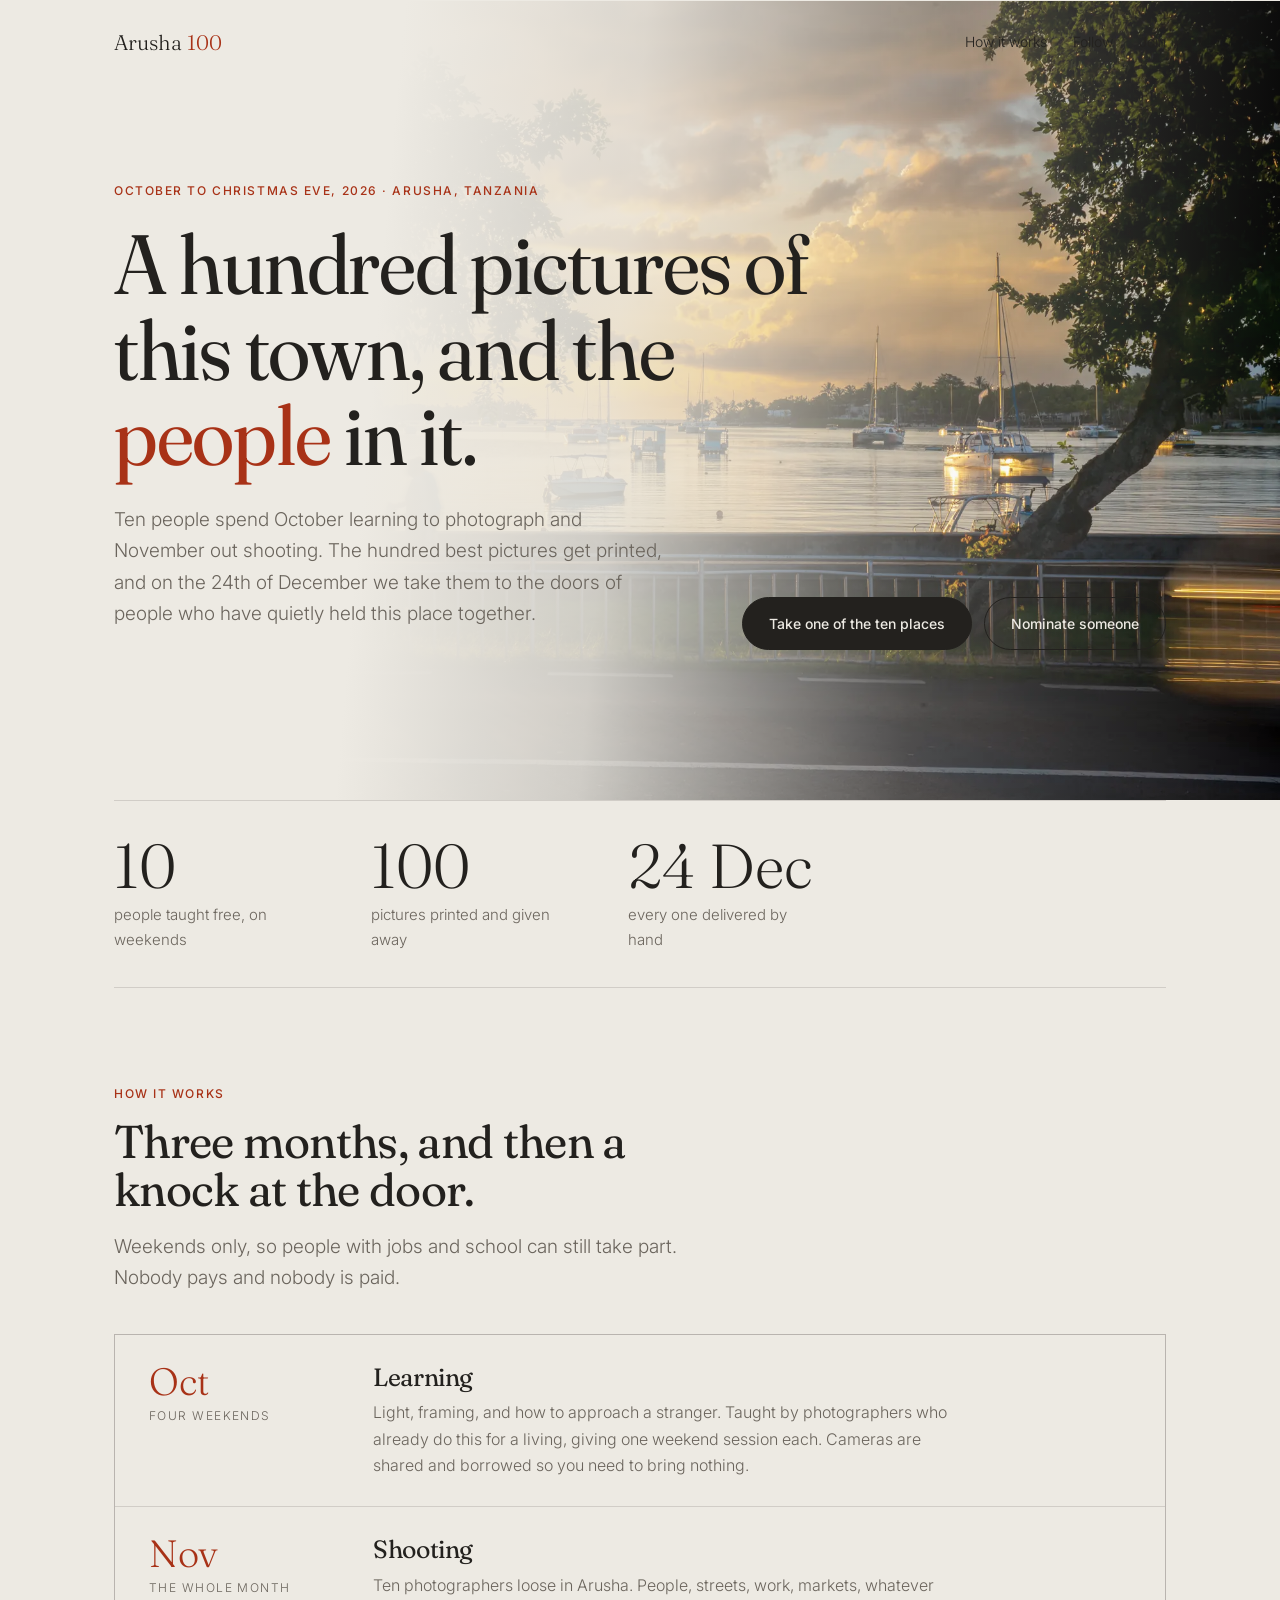
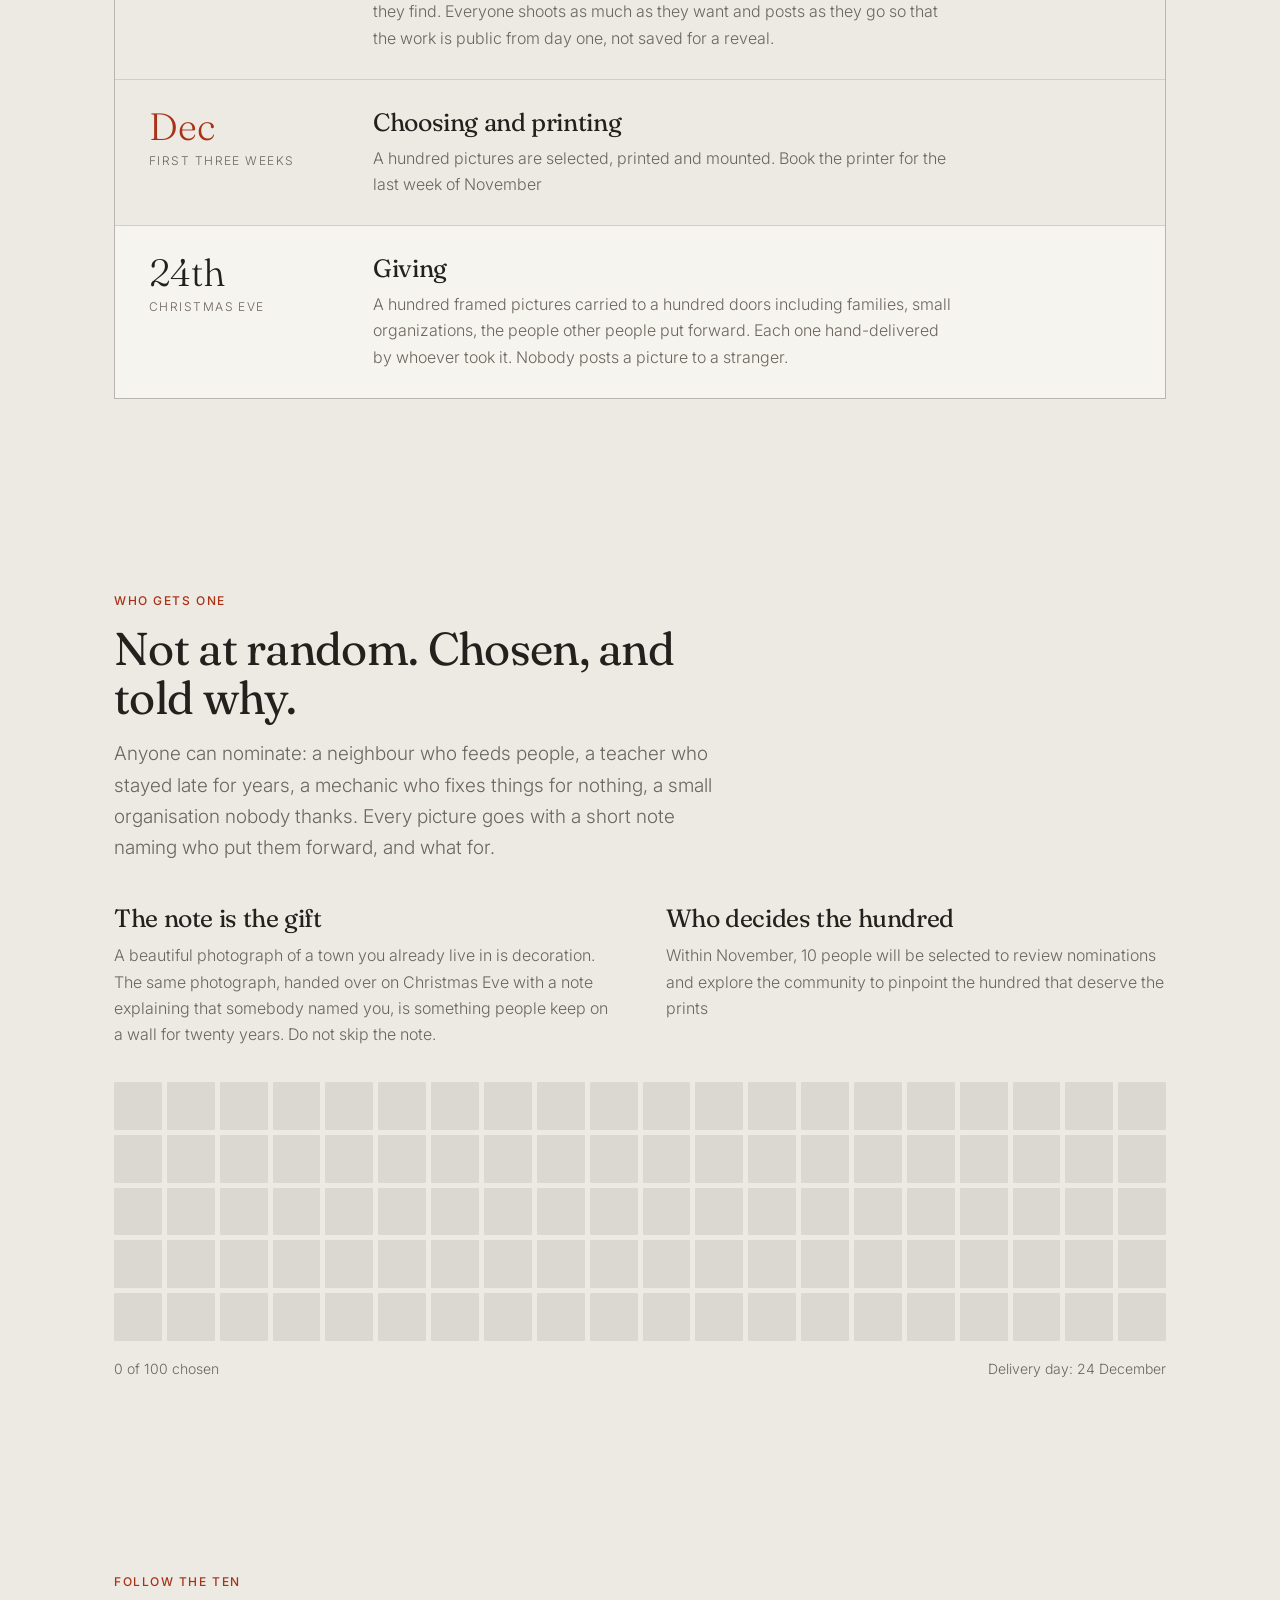
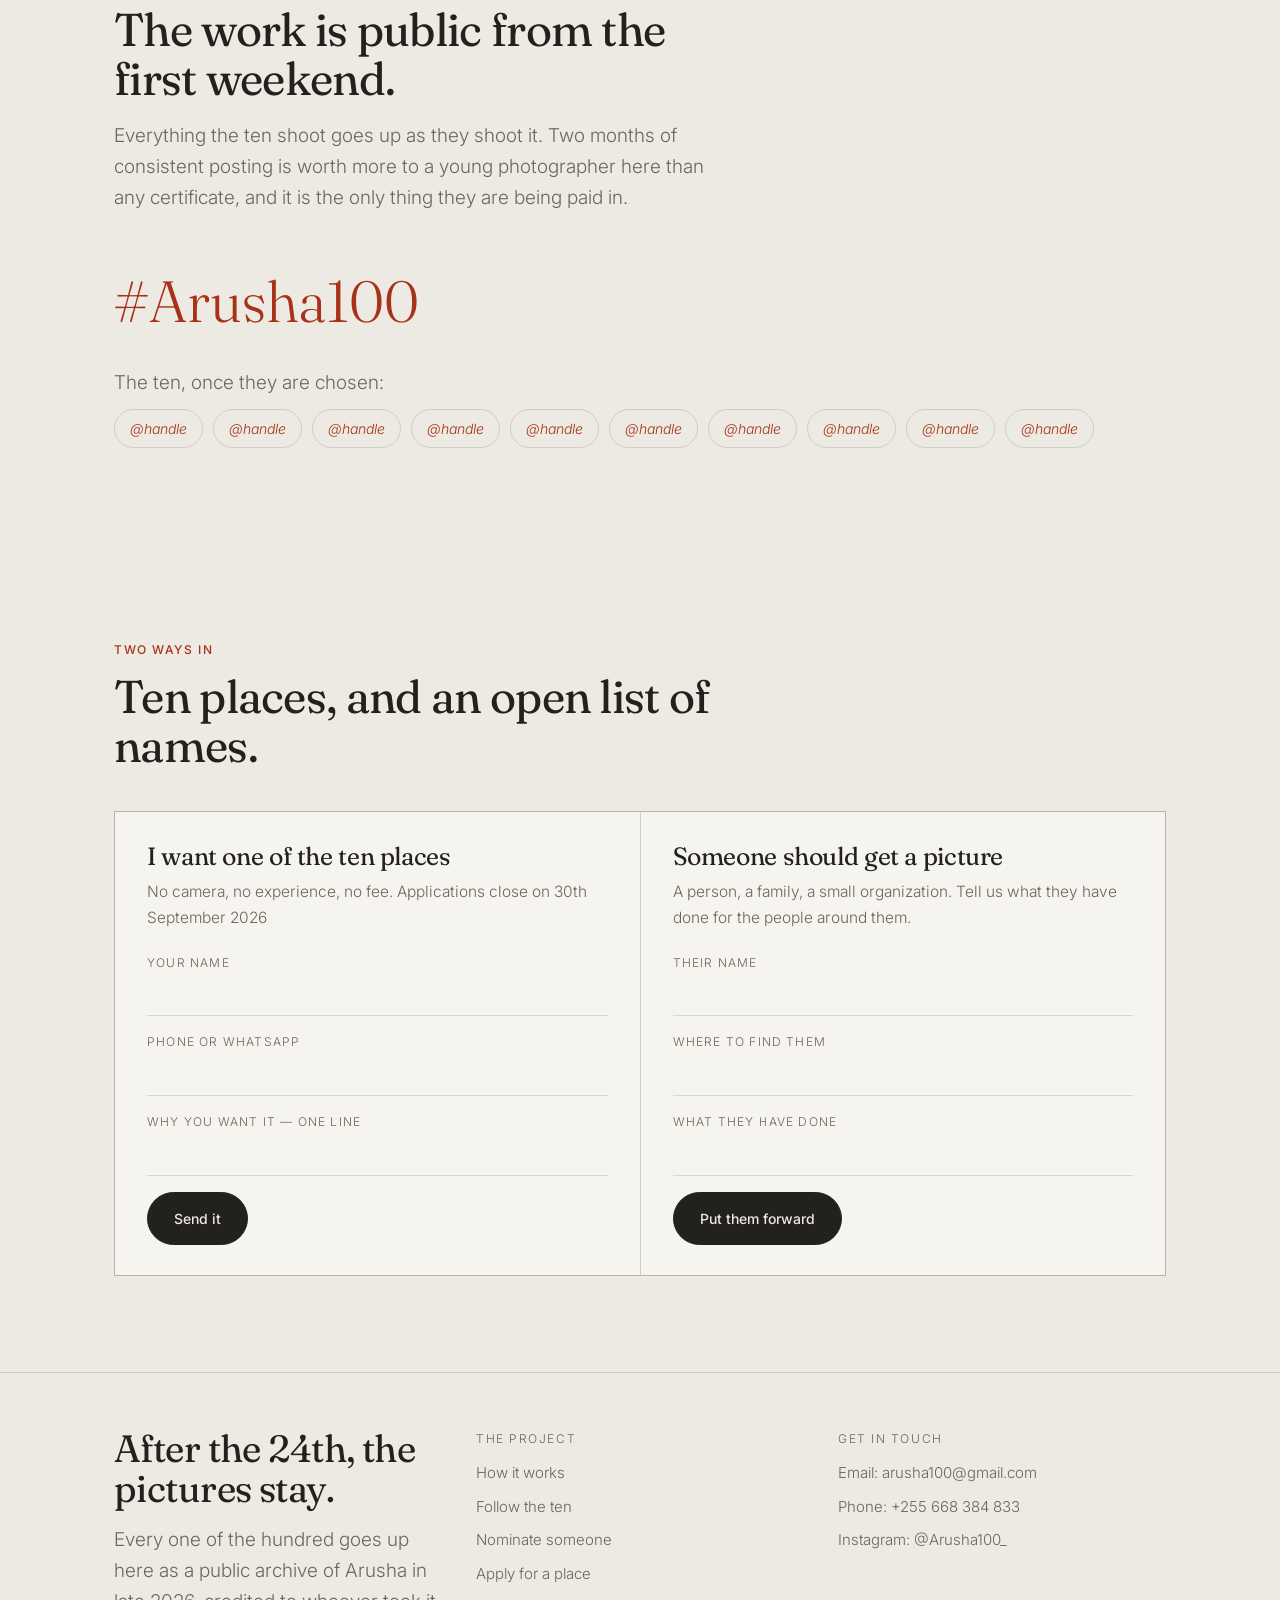
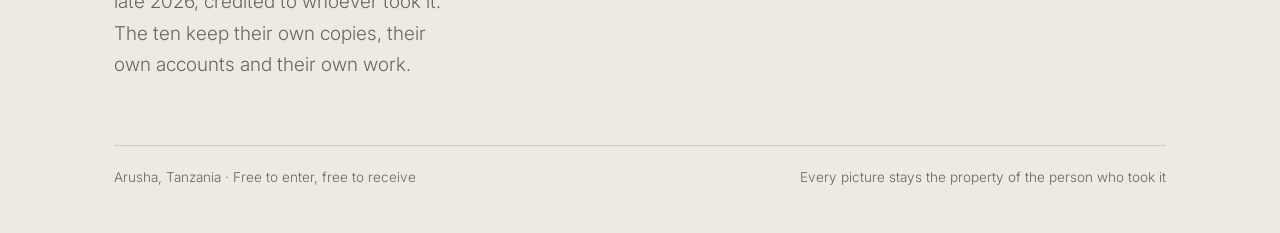
==== index.html @ 7501ef74 "Few changes" ====
<!DOCTYPE html>
<html lang="en">
<head>
<meta charset="utf-8">
<meta name="viewport" content="width=device-width, initial-scale=1">
<title>Arusha 100 — a hundred pictures, given away on Christmas Eve</title>
<meta name="description" content="Ten people spend October learning to photograph and November shooting Arusha. A hundred pictures are printed and hand-delivered on Christmas Eve.">
<meta name="theme-color" content="#EDEAE3">
<link rel="canonical" href="https://REPLACE-WITH-YOUR-DOMAIN/">
<meta property="og:type" content="website">
<meta property="og:title" content="Arusha 100 — a hundred pictures, given away on Christmas Eve">
<meta property="og:description" content="Ten people learn to photograph in October and shoot Arusha in November. A hundred prints are hand-delivered on Christmas Eve.">
<meta property="og:image" content="https://REPLACE-WITH-YOUR-DOMAIN/assets/hero.jpg">
<meta property="og:locale" content="en_TZ">
<meta name="twitter:card" content="summary_large_image">
<link rel="icon" href="assets/favicon.svg" type="image/svg+xml">
<link rel="preconnect" href="https://fonts.googleapis.com">
<link rel="preconnect" href="https://fonts.gstatic.com" crossorigin>
<link href="https://fonts.googleapis.com/css2?family=Fraunces:opsz,wght@9..144,300..700&family=Inter:wght@300;400;500&display=swap" rel="stylesheet">
<link rel="stylesheet" href="assets/style.css">
</head>
<body>

<nav class="nav" id="nav">
  <div class="wrap">
    <div class="bar">
      <a class="logo" href="#top">Arusha <span>100</span></a>
      <div class="links">
        <a href="#how">How it works</a>
        <a href="#follow">Follow</a>
        <a href="#join">Join</a>
      </div>
    </div>
  </div>
</nav>

<span id="sentinel" aria-hidden="true"></span>

<main id="top">

<section class="hero">
  <div class="shot" role="img" aria-label="A photograph of Arusha"></div>
  <div class="wash" aria-hidden="true"></div>

  <div class="inner">
    <div class="wrap">
      <span class="tag">October to Christmas Eve, 2026 · Arusha, Tanzania</span>
      <h1>A hundred pictures of this town, and the <span class="rot" id="rot">people</span> in it.</h1>
      <div class="row">
        <p class="lede">Ten people spend October learning to photograph and November out shooting. The hundred best pictures get printed, and on the 24th of December we take them to the doors of people who have quietly held this place together.</p>
        <div class="btns">
          <a class="btn" href="#join">Take one of the ten places</a>
          <a class="btn o" href="#nominate">Nominate someone</a>
        </div>
      </div>
    </div>
  </div>
</section>

<div class="wrap">
  <div class="nums">
    <div><b>10</b><span>people taught free, on weekends</span></div>
    <div><b>100</b><span>pictures printed and given away</span></div>
    <div><b>24 Dec</b><span>every one delivered by hand</span></div>
  </div>
</div>

<section id="how">
  <div class="wrap">
    <div class="head">
      <span class="tag">How it works</span>
      <h2>Three months, and then a knock at the door.</h2>
      <p class="lede">Weekends only, so people with jobs and school can still take part. Nobody pays and nobody is paid.</p>
    </div>

    <div class="months">
      <div class="month">
        <div class="m">Oct<small>Four weekends</small></div>
        <div>
          <h3>Learning</h3>
          <p>Light, framing, and how to approach a stranger. Taught by photographers who already do this for a living, giving one weekend session each. Cameras are shared and borrowed so you need to bring nothing.</p>
        </div>
      </div>
      <div class="month">
        <div class="m">Nov<small>The whole month</small></div>
        <div>
          <h3>Shooting</h3>
          <p>Ten photographers loose in Arusha. People, streets, work, markets, whatever they find. Everyone shoots as much as they want and posts as they go so that the work is public from day one, not saved for a reveal.</p>
        </div>
      </div>
      <div class="month">
        <div class="m">Dec<small>First three weeks</small></div>
        <div>
          <h3>Choosing and printing</h3>
          <p>A hundred pictures are selected, printed and mounted. Book the printer for the last week of November</p>
        </div>
      </div>
      <div class="month last">
        <div class="m">24th<small>Christmas Eve</small></div>
        <div>
          <h3>Giving</h3>
          <p>A hundred framed pictures carried to a hundred doors including families, small organizations, the people other people put forward. Each one hand-delivered by whoever took it. Nobody posts a picture to a stranger.</p>
        </div>
      </div>
    </div>
  </div>
</section>

<section>
  <div class="wrap">
    <div class="head">
      <span class="tag">Who gets one</span>
      <h2>Not at random. Chosen, and told why.</h2>
      <p class="lede">Anyone can nominate: a neighbour who feeds people, a teacher who stayed late for years, a mechanic who fixes things for nothing, a small organisation nobody thanks. Every picture goes with a short note naming who put them forward, and what for.</p>
    </div>
    <div class="two">
      <div>
        <h3>The note is the gift</h3>
        <p>A beautiful photograph of a town you already live in is decoration. The same photograph, handed over on Christmas Eve with a note explaining that somebody named you, is something people keep on a wall for twenty years. Do not skip the note.</p>
      </div>
      <div>
        <h3>Who decides the hundred</h3>
        <p>Within November, 10 people will be selected to review nominations and explore the community to pinpoint the hundred that deserve the prints</p>
      </div>
    </div>

    <div class="hundred" id="hundred" aria-label="One hundred pictures, none chosen yet"></div>
    <div class="counting">
      <span id="count">0 of 100 chosen</span>
      <span>Delivery day: 24 December</span>
    </div>
  </div>
</section>

<section id="follow">
  <div class="wrap">
    <div class="head">
      <span class="tag">Follow the ten</span>
      <h2>The work is public from the first weekend.</h2>
      <p class="lede">Everything the ten shoot goes up as they shoot it. Two months of consistent posting is worth more to a young photographer here than any certificate, and it is the only thing they are being paid in.</p>
    </div>
    <span class="hash">#Arusha100</span>
    <p class="lede" style="margin-bottom:10px">The ten, once they are chosen:</p>
    <div class="handles">
      <span class="fix">@handle</span><span class="fix">@handle</span><span class="fix">@handle</span>
      <span class="fix">@handle</span><span class="fix">@handle</span><span class="fix">@handle</span>
      <span class="fix">@handle</span><span class="fix">@handle</span><span class="fix">@handle</span>
      <span class="fix">@handle</span>
    </div>
  </div>
</section>

<section id="join">
  <div class="wrap">
    <div class="head">
      <span class="tag">Two ways in</span>
      <h2>Ten places, and an open list of names.</h2>
    </div>
    <div class="forms">
      <form class="form" data-form data-subject="Arusha 100 — student application">
        <p class="hp"><label>Leave this empty <input name="botcheck" tabindex="-1" autocomplete="off"></label></p>
        <h3>I want one of the ten places</h3>
        <p>No camera, no experience, no fee. Applications close on 30th September 2026</p>
        <div class="field"><label for="s1">Your name</label><input id="s1" name="name" required></div>
        <div class="field"><label for="s2">Phone or WhatsApp</label><input id="s2" name="phone" required></div>
        <div class="field"><label for="s3">Why you want it — one line</label><input id="s3" name="why" required></div>
        <button class="btn" type="submit">Send it</button>
      </form>

      <form class="form" id="nominate" data-form data-subject="Arusha 100 — nomination">
        <p class="hp"><label>Leave this empty <input name="botcheck" tabindex="-1" autocomplete="off"></label></p>
        <h3>Someone should get a picture</h3>
        <p>A person, a family, a small organization. Tell us what they have done for the people around them.</p>
        <div class="field"><label for="m1">Their name</label><input id="m1" name="who" required></div>
        <div class="field"><label for="m2">Where to find them</label><input id="m2" name="where" required></div>
        <div class="field"><label for="m3">What they have done</label><input id="m3" name="what" required></div>
        <button class="btn" type="submit">Put them forward</button>
      </form>
    </div>
  </div>
</section>
</main>

<footer>
  <div class="wrap">
    <div class="fw">
      <div>
        <h2>After the 24th, the pictures stay.</h2>
        <p class="lede">Every one of the hundred goes up here as a public archive of Arusha in late 2026, credited to whoever took it. The ten keep their own copies, their own accounts and their own work.</p>
      </div>
      <div>
        <p class="t">The project</p>
        <ul>
          <li><a href="#how">How it works</a></li>
          <li><a href="#follow">Follow the ten</a></li>
          <li><a href="#nominate">Nominate someone</a></li>
          <li><a href="#join">Apply for a place</a></li>
        </ul>
      </div>
      <div>
        <p class="t">Get in touch</p>
        <ul>
          <li>Email: arusha100@gmail.com</li>
          <li>Phone: +255 668 384 833</li>
          <li>Instagram: <a href="https://www.instagram.com/arusha100_">@Arusha100_</a></li>
        </ul>
      </div>
    </div>
    <div class="fine">
      <span>Arusha, Tanzania · Free to enter, free to receive</span>
      <span>Every picture stays the property of the person who took it</span>
    </div>
  </div>
</footer>

<script src="assets/script.js" defer></script>
</body>
</html>
---- assets/style.css ----
:root{
    /* ── SWAP THIS ONE LINE for the real hero photograph ───────────────
       Put your own frame of Arusha in the same folder as this file and
       change the url below to url("hero.jpg"). Landscape, at least
       1800px wide, and ideally something with air on the left where
       the headline sits. Everything else adapts.                      */
    --hero:url("hero.jpg");

    --paper:#EDEAE3;      /* warm limestone */
    --paper-2:#F6F4EF;
    --ink:#23211E;
    --soft:#6B655D;
    --accent:#A83217;     /* printed red */
    --hair:rgba(35,33,30,.14);
    --serif:"Fraunces",Georgia,serif;
    --sans:"Inter",system-ui,-apple-system,sans-serif;
    --gut:clamp(20px,5vw,72px);
    --max:1180px;
    --navh:clamp(62px,7vw,84px);
}
*,*::before,*::after{box-sizing:border-box}
html{-webkit-text-size-adjust:100%;scroll-behavior:smooth}
body{
    margin:0;background:var(--paper);color:var(--ink);
    font-family:var(--sans);font-size:17px;line-height:1.65;font-weight:300;
    -webkit-font-smoothing:antialiased;
}
img{display:block;max-width:100%}
button{font:inherit;color:inherit;cursor:pointer}
a{color:inherit;text-decoration:none}
:focus-visible{outline:2px solid var(--accent);outline-offset:3px}
.wrap{max-width:var(--max);margin:0 auto;padding:0 var(--gut)}

h1,h2,h3{font-family:var(--serif);font-weight:400;margin:0;line-height:1.02;letter-spacing:-.015em;font-variation-settings:"SOFT" 30,"WONK" 1}
h2{font-size:clamp(28px,4.4vw,46px);line-height:1.06}
h3{font-size:clamp(20px,2.2vw,25px);line-height:1.14}
p{margin:0 0 1.1em}
.lede{color:var(--soft);max-width:56ch;font-size:clamp(16px,1.7vw,19px)}
.tag{font-size:12px;letter-spacing:.13em;text-transform:uppercase;color:var(--accent);font-family:var(--sans);font-weight:500}
.fix{color:var(--accent);border-bottom:1px dotted var(--accent);font-style:italic}

/* ── nav ─────────────────────────────────────────────── */
.nav{
    position:sticky;top:0;z-index:50;
    background:transparent;
    border-bottom:1px solid transparent;
    transition:background .28s ease, border-color .28s ease, box-shadow .28s ease;
}
.nav .bar{
    display:flex;align-items:center;justify-content:space-between;gap:16px;
    height:var(--navh);
}
.nav .logo{font-family:var(--serif);font-size:21px;white-space:nowrap}
.nav .logo span{color:var(--accent)}
.nav .links{display:flex;gap:clamp(14px,2.4vw,26px);font-size:14px;color:var(--ink)}
.nav .links a{padding:6px 0;border-bottom:1px solid transparent;transition:color .2s,border-color .2s}
.nav .links a:hover{color:var(--paper-2);border-bottom-color:var(--accent)}
/* Once you scroll off the hero the bar needs its own ground, or the
   links sit on top of the photograph and become unreadable. */
.nav.stuck{
    background:rgba(237,234,227,.92);
    -webkit-backdrop-filter:saturate(1.4) blur(10px);
    backdrop-filter:saturate(1.4) blur(10px);
    border-bottom-color:var(--hair);
}
@supports not ((backdrop-filter:blur(1px)) or (-webkit-backdrop-filter:blur(1px))){
    .nav.stuck{background:var(--paper)}
}

/* ── hero with photograph ────────────────────────────── */
.hero{
    position:relative;overflow:hidden;display:flex;flex-direction:column;
    min-height:clamp(520px,82svh,760px);
    margin-top:calc(-1 * var(--navh));
    padding-top:var(--navh);
}
.hero .shot{
    /* image-set lets the browser take the webp if it can, jpg if not */
    position:absolute;inset:0;z-index:0;
    background-image:image-set(url("hero.webp") type("image/webp"), url("hero.jpg") type("image/jpeg"));
    background-image:-webkit-image-set(url("hero.webp") type("image/webp"), url("hero.jpg") type("image/jpeg"));
    background-size:cover;background-position:center right;
    filter:saturate(.92) contrast(1.02);
}
/* Warm wash so the headline stays readable over any photograph.
   Horizontal on wide screens, vertical on phones. */
.hero .wash{
    position:absolute;inset:0;z-index:1;
    background:linear-gradient(95deg,
    var(--paper) 0%, var(--paper) 30%,
    rgba(237,234,227,.86) 48%,
    rgba(237,234,227,.28) 72%,
    rgba(237,234,227,0) 100%);
}
.hero .inner{position:relative;z-index:2;margin-top:auto;padding:clamp(40px,8vw,90px) 0 clamp(30px,5vw,54px)}
.hero h1{font-size:clamp(38px,7.2vw,84px);max-width:15ch;margin:18px 0 26px}
.rot{display:inline-block;color:var(--accent);transition:opacity .45s ease}
.rot.out{opacity:0}
.hero .row{display:flex;gap:34px;justify-content:space-between;align-items:flex-end;flex-wrap:wrap}
.hero .lede{max-width:46ch}
@media(max-width:820px){
    .hero .wash{background:linear-gradient(180deg,
    var(--paper) 0%, rgba(237,234,227,.55) 30%,
    rgba(237,234,227,.88) 62%, var(--paper) 88%)}
    /* phones get the 1000px files — about a third of the bytes */
    .hero .shot{
        background-position:center 28%;
        background-image:image-set(url("hero-small.webp") type("image/webp"), url("hero-small.jpg") type("image/jpeg"));
        background-image:-webkit-image-set(url("hero-small.webp") type("image/webp"), url("hero-small.jpg") type("image/jpeg"));
    }
}
.credit{
    position:absolute;right:var(--gut);bottom:14px;z-index:2;
    font-size:11px;letter-spacing:.1em;text-transform:uppercase;color:var(--soft);
}

.btn{
    display:inline-block;font-family:var(--sans);font-size:14px;font-weight:500;
    padding:14px 26px;border:1px solid var(--ink);background:var(--ink);color:var(--paper);
    border-radius:999px;transition:background .2s,color .2s,border-color .2s;
}
.btn:hover{background:var(--accent);border-color:var(--accent);color:#fff}
.btn.o{background:transparent;color:var(--paper)}
.btn.o:hover{background:var(--ink);color:var(--paper)}
.btns{display:flex;gap:12px;flex-wrap:wrap}

/* ── numbers ─────────────────────────────────────────── */
.nums{display:flex;gap:clamp(28px,6vw,80px);flex-wrap:wrap;padding:34px 0;border-top:1px solid var(--hair);border-bottom:1px solid var(--hair)}
.nums div{min-width:130px}
.nums b{display:block;font-family:var(--serif);font-size:clamp(40px,5.6vw,62px);font-weight:300;line-height:1}
.nums span{display:block;color:var(--soft);font-size:15px;margin-top:6px;max-width:20ch}

section{padding:clamp(52px,8vw,96px) 0;scroll-margin-top:var(--navh)}
.head{max-width:62ch;margin-bottom:40px}
.head .tag{display:block;margin-bottom:14px}
.head h2{margin-bottom:16px}

/* ── calendar ────────────────────────────────────────── */
.months{display:grid;gap:1px;background:var(--hair);border:1px solid var(--hair)}
.month{background:var(--paper);padding:28px clamp(20px,3vw,34px);display:grid;grid-template-columns:minmax(120px,180px) 1fr;gap:clamp(18px,4vw,44px);align-items:start}
.month .m{font-family:var(--serif);font-size:clamp(26px,3.4vw,38px);line-height:1;color:var(--accent)}
.month .m small{display:block;font-family:var(--sans);font-size:12px;letter-spacing:.12em;text-transform:uppercase;color:var(--soft);margin-top:9px}
.month h3{margin-bottom:8px}
.month p{margin:0;color:var(--soft);font-size:16px;max-width:58ch}
.month.last{background:var(--paper-2)}
.month.last .m{color:var(--ink)}
@media(max-width:680px){.month{grid-template-columns:1fr;gap:12px}}

/* ── two columns ─────────────────────────────────────── */
.two{display:grid;grid-template-columns:repeat(auto-fit,minmax(min(100%,300px),1fr));gap:clamp(26px,4vw,56px)}
.two h3{margin-bottom:10px}
.two p{color:var(--soft);font-size:16px;margin:0}

/* ── the hundred ─────────────────────────────────────── */
.hundred{display:grid;grid-template-columns:repeat(20,1fr);gap:5px;margin:34px 0 16px}
.hundred i{display:block;aspect-ratio:1;background:rgba(35,33,30,.09);border-radius:1px}
.hundred i.on{background:var(--accent)}
@media(max-width:640px){.hundred{grid-template-columns:repeat(10,1fr)}}
.counting{display:flex;gap:20px;justify-content:space-between;flex-wrap:wrap;color:var(--soft);font-size:14px}

/* ── follow ──────────────────────────────────────────── */
.hash{font-family:var(--serif);font-size:clamp(30px,5.4vw,58px);color:var(--accent);display:block;margin:6px 0 18px}
.handles{display:flex;flex-wrap:wrap;gap:10px;margin-top:8px}
.handles span{border:1px solid var(--hair);border-radius:999px;padding:7px 15px;font-size:14px}

/* ── forms ───────────────────────────────────────────── */
.forms{display:grid;grid-template-columns:repeat(auto-fit,minmax(min(100%,320px),1fr));gap:1px;background:var(--hair);border:1px solid var(--hair)}
.form{background:var(--paper-2);padding:30px clamp(20px,3vw,32px)}
.form h3{margin-bottom:9px}
.form > p{color:var(--soft);font-size:15.5px;margin-bottom:22px}
.hp{position:absolute;left:-9999px;height:0;overflow:hidden}
.field{margin-bottom:16px}
.field label{display:block;font-size:12px;letter-spacing:.1em;text-transform:uppercase;color:var(--soft);margin-bottom:7px}
.field input{width:100%;background:transparent;border:0;border-bottom:1px solid var(--hair);padding:8px 0;color:var(--ink);font-family:var(--sans);font-size:16.5px;font-weight:300}
.field input:focus{outline:none;border-bottom-color:var(--accent)}
.done{color:var(--accent);margin:0}
.note{font-size:15px;margin:14px 0 0}
.note.err{color:var(--accent)}

footer{border-top:1px solid var(--hair);padding:56px 0 44px}
footer .fw{display:grid;grid-template-columns:repeat(auto-fit,minmax(min(100%,260px),1fr));gap:34px}
footer h2{font-size:clamp(24px,3.4vw,38px);max-width:18ch;margin-bottom:14px}
footer ul{list-style:none;margin:0;padding:0;display:grid;gap:9px;color:var(--soft);font-size:15px}
footer ul a:hover{color:var(--ink)}
footer .t{font-size:12px;letter-spacing:.13em;text-transform:uppercase;color:var(--soft);margin-bottom:12px}
.fine{margin-top:44px;padding-top:20px;border-top:1px solid var(--hair);color:var(--soft);font-size:13.5px;display:flex;justify-content:space-between;gap:16px;flex-wrap:wrap}

@media(prefers-reduced-motion:reduce){*{transition-duration:.001ms!important;animation-duration:.001ms!important}}
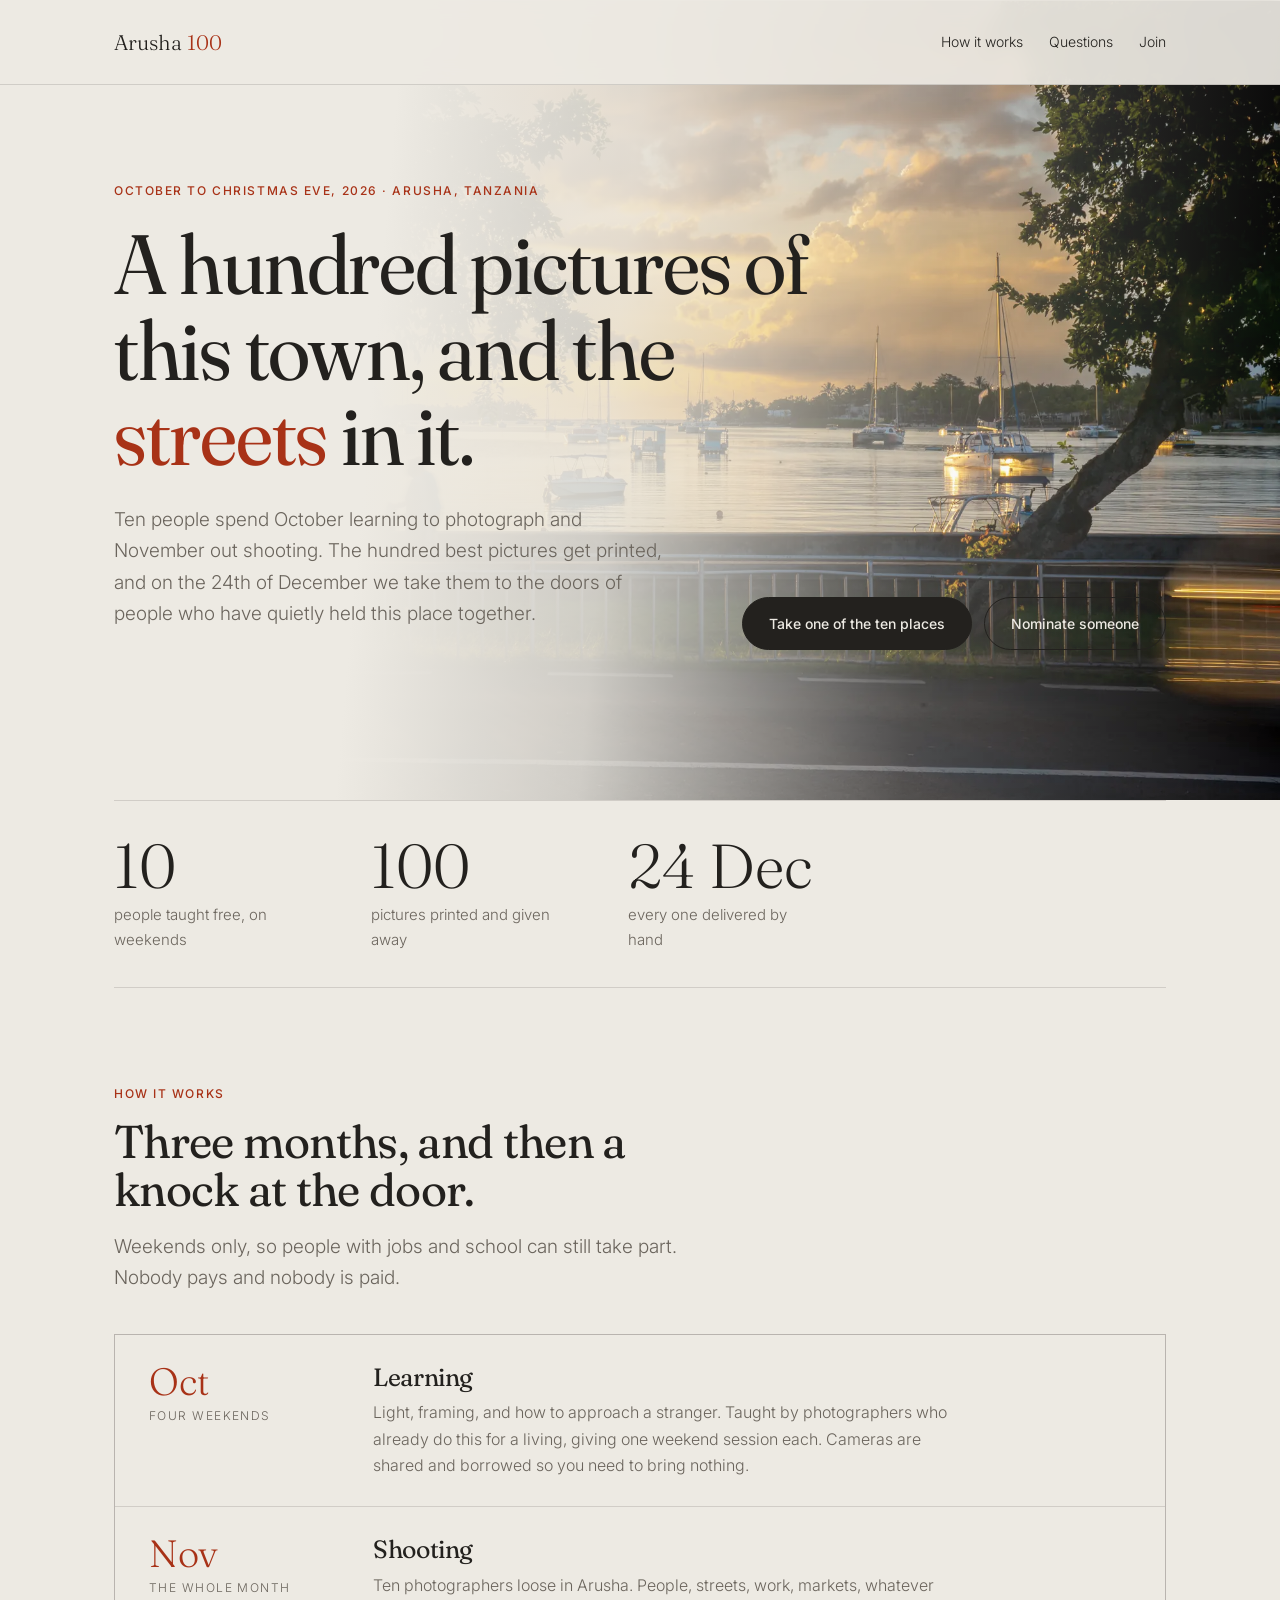
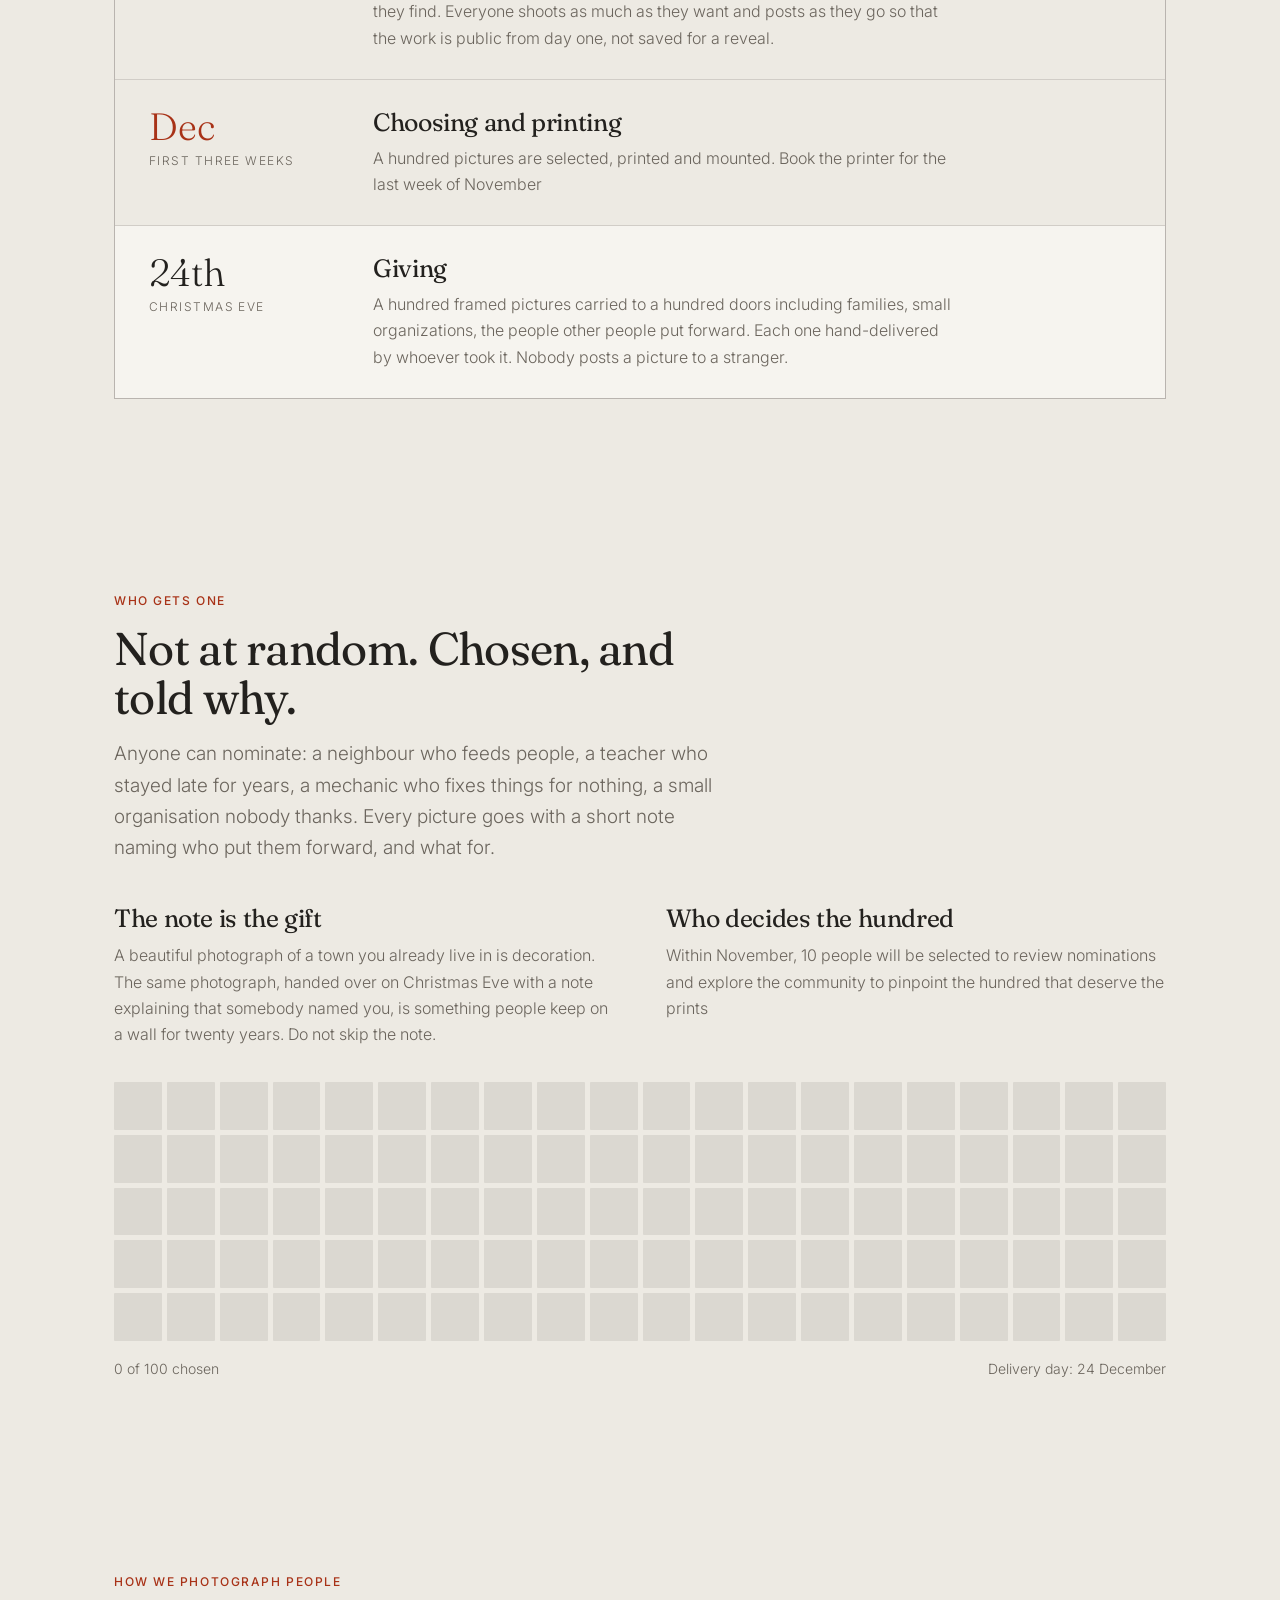
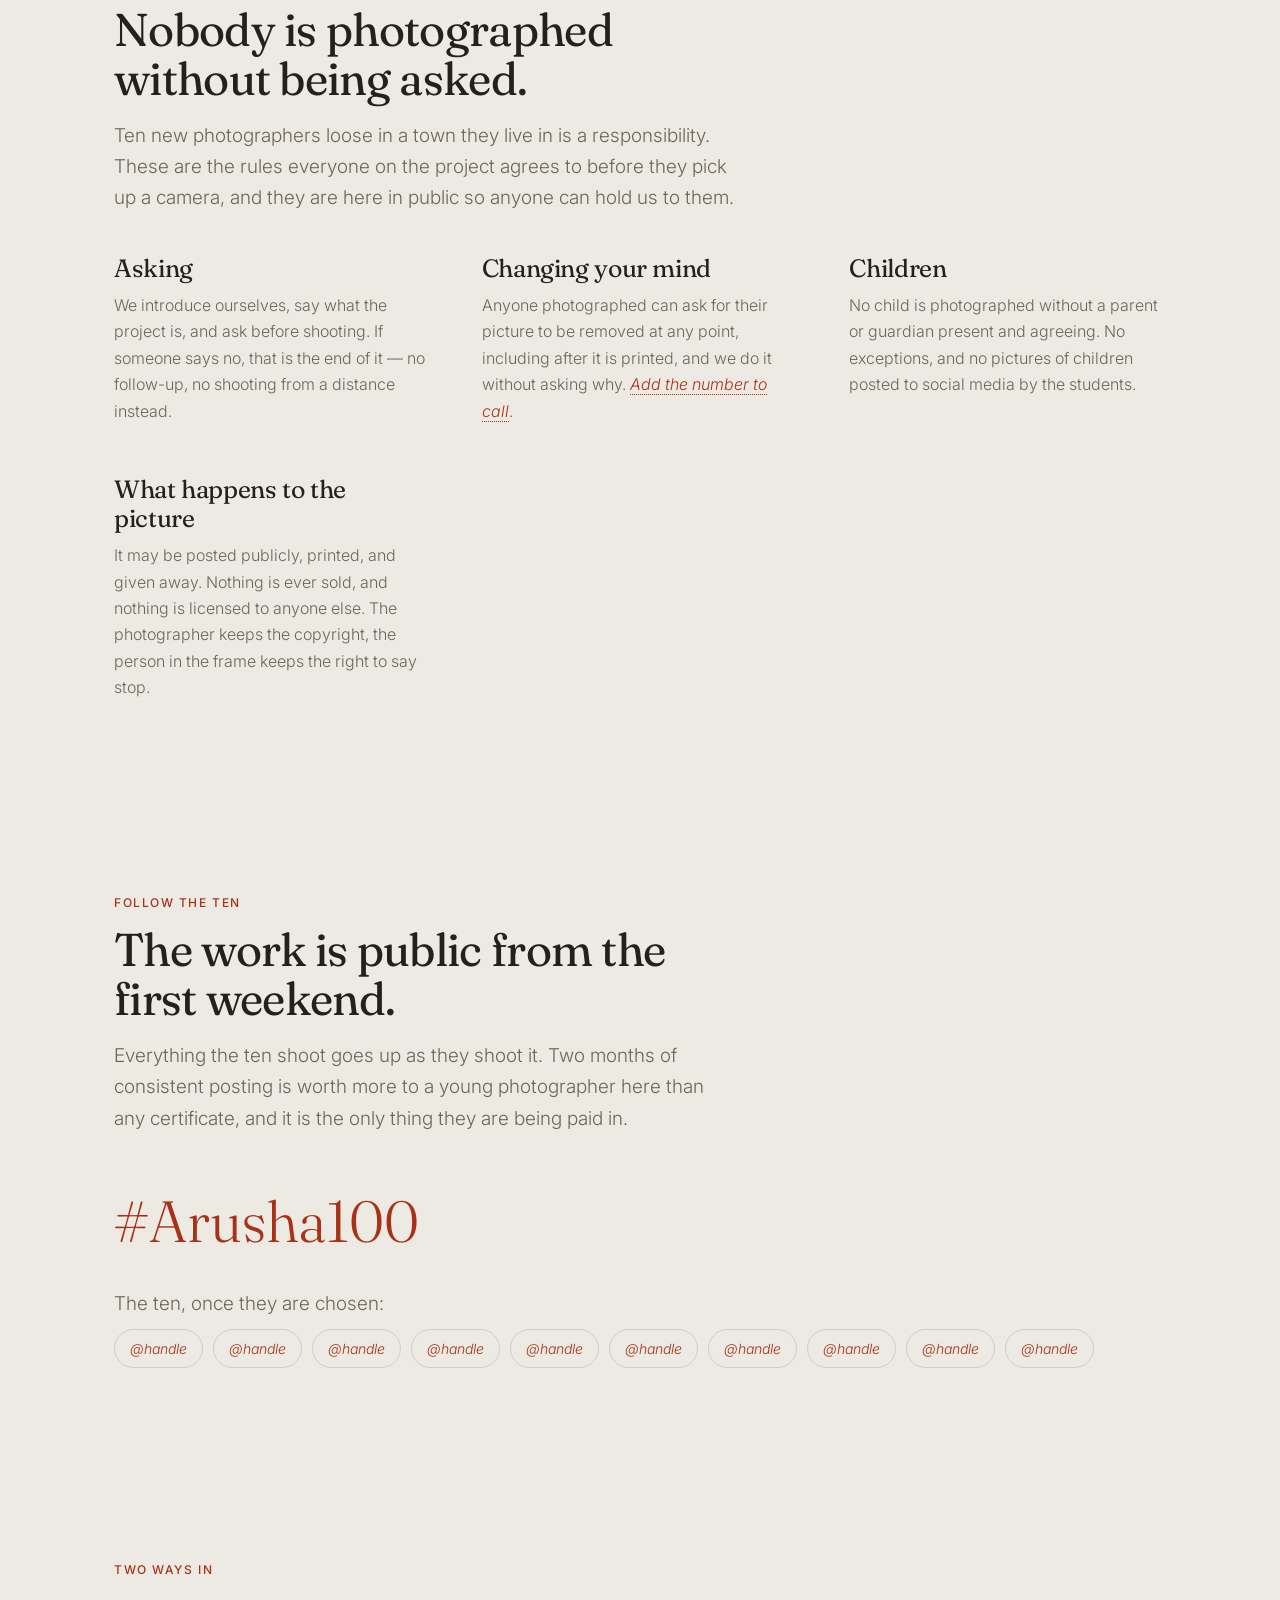
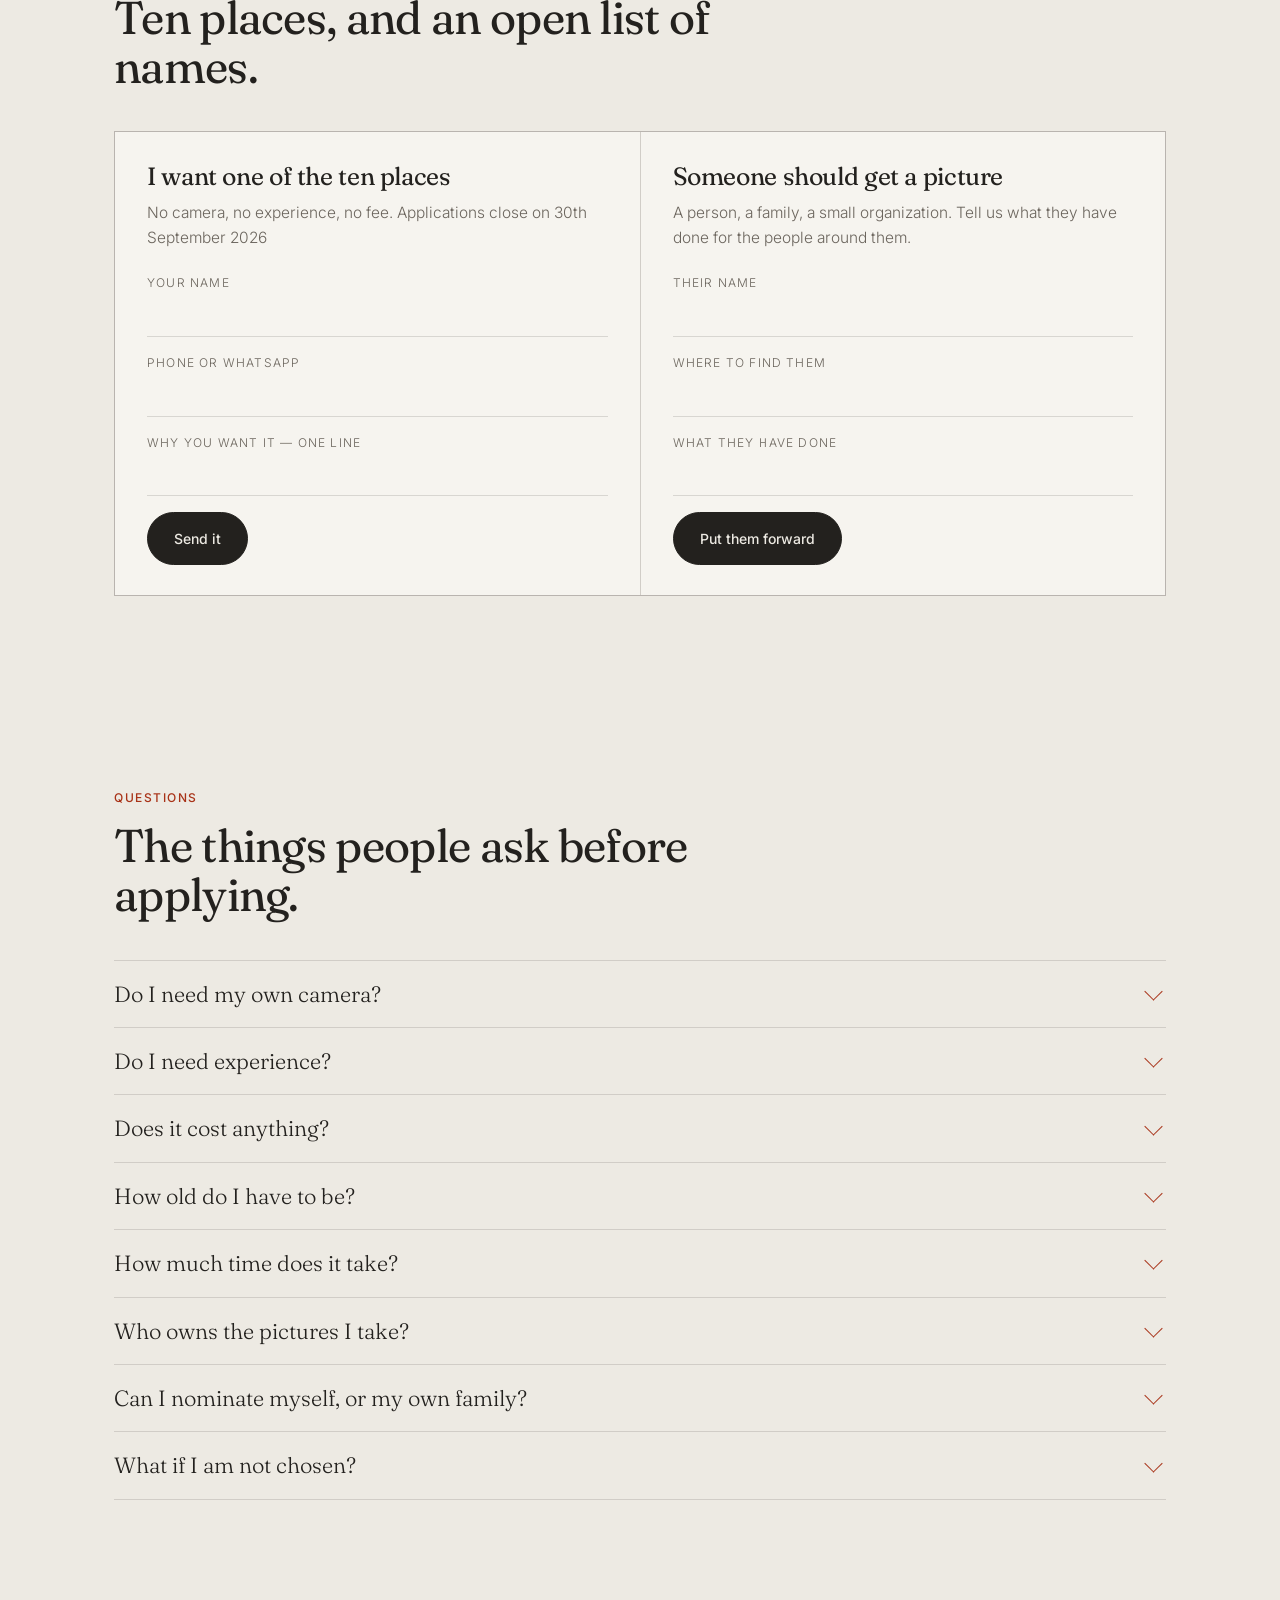
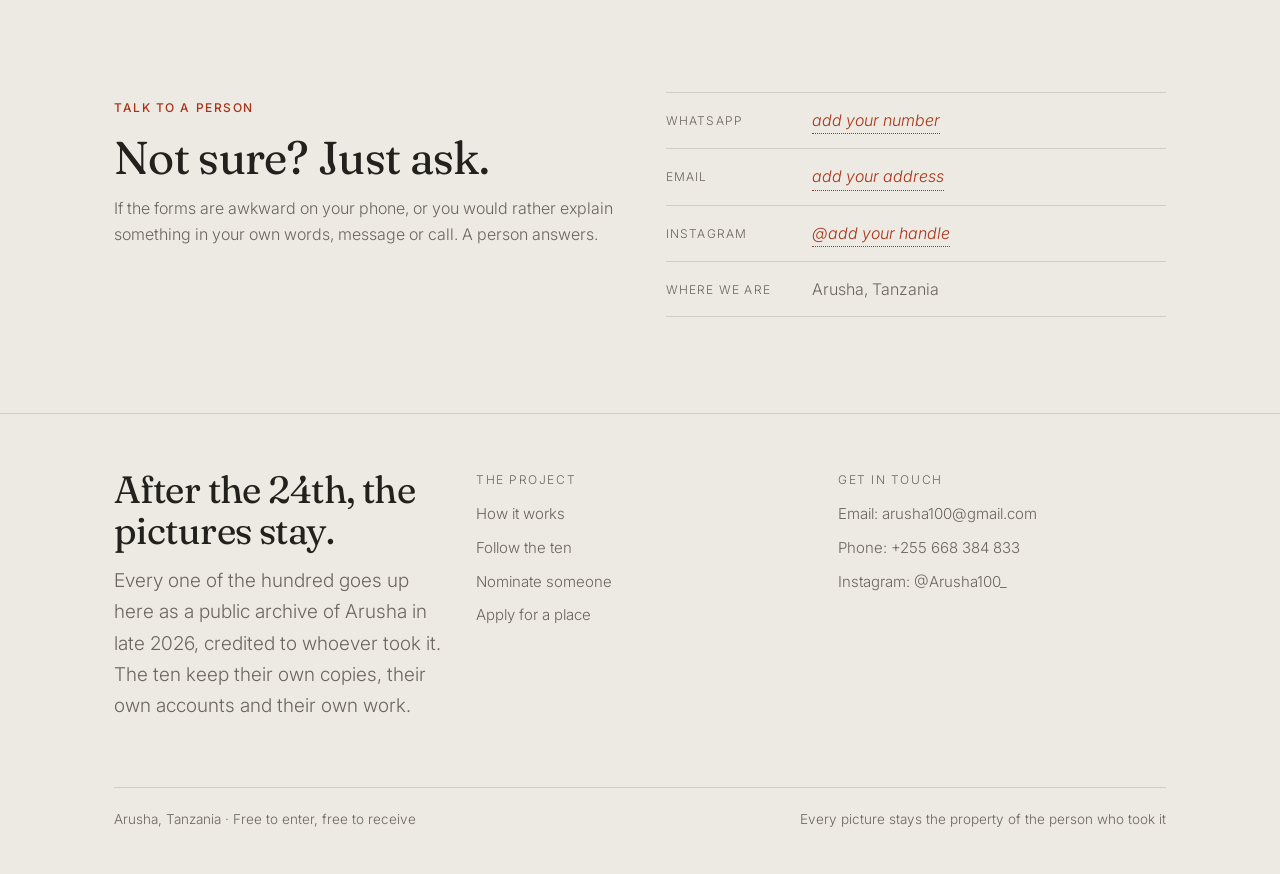
==== commit d1df33a4: "Few changes" ====
--- a/index.html
+++ b/index.html
@@ -6,11 +6,11 @@
 <title>Arusha 100 — a hundred pictures, given away on Christmas Eve</title>
 <meta name="description" content="Ten people spend October learning to photograph and November shooting Arusha. A hundred pictures are printed and hand-delivered on Christmas Eve.">
 <meta name="theme-color" content="#EDEAE3">
-<link rel="canonical" href="https://REPLACE-WITH-YOUR-DOMAIN/">
+<link rel="canonical" href="https://arusha100.vercel.app/">
 <meta property="og:type" content="website">
 <meta property="og:title" content="Arusha 100 — a hundred pictures, given away on Christmas Eve">
 <meta property="og:description" content="Ten people learn to photograph in October and shoot Arusha in November. A hundred prints are hand-delivered on Christmas Eve.">
-<meta property="og:image" content="https://REPLACE-WITH-YOUR-DOMAIN/assets/hero.jpg">
+<meta property="og:image" content="https://arusha100.vercel.app/assets/hero.jpg">
 <meta property="og:locale" content="en_TZ">
 <meta name="twitter:card" content="summary_large_image">
 <link rel="icon" href="assets/favicon.svg" type="image/svg+xml">
@@ -20,6 +20,7 @@
 <link rel="stylesheet" href="assets/style.css">
 </head>
 <body>
+<a class="skip" href="#how">Skip to content</a>
 
 <nav class="nav" id="nav">
   <div class="wrap">
@@ -27,7 +28,7 @@
       <a class="logo" href="#top">Arusha <span>100</span></a>
       <div class="links">
         <a href="#how">How it works</a>
-        <a href="#follow">Follow</a>
+        <a href="#questions">Questions</a>
         <a href="#join">Join</a>
       </div>
     </div>
@@ -45,7 +46,7 @@
   <div class="inner">
     <div class="wrap">
       <span class="tag">October to Christmas Eve, 2026 · Arusha, Tanzania</span>
-      <h1>A hundred pictures of this town, and the <span class="rot" id="rot">people</span> in it.</h1>
+      <h1 aria-label="A hundred pictures of this town, and the people in it."><span aria-hidden="true">A hundred pictures of this town, and the <span class="rot" id="rot">people</span> in it.</span></h1>
       <div class="row">
         <p class="lede">Ten people spend October learning to photograph and November out shooting. The hundred best pictures get printed, and on the 24th of December we take them to the doors of people who have quietly held this place together.</p>
         <div class="btns">
@@ -131,6 +132,35 @@
     </div>
   </div>
 </section>
+
+<section id="permission">
+  <div class="wrap">
+    <div class="head">
+      <span class="tag">How we photograph people</span>
+      <h2>Nobody is photographed without being asked.</h2>
+      <p class="lede">Ten new photographers loose in a town they live in is a responsibility. These are the rules everyone on the project agrees to before they pick up a camera, and they are here in public so anyone can hold us to them.</p>
+    </div>
+    <div class="two">
+      <div>
+        <h3>Asking</h3>
+        <p>We introduce ourselves, say what the project is, and ask before shooting. If someone says no, that is the end of it — no follow-up, no shooting from a distance instead.</p>
+      </div>
+      <div>
+        <h3>Changing your mind</h3>
+        <p>Anyone photographed can ask for their picture to be removed at any point, including after it is printed, and we do it without asking why. <span class="fix">Add the number to call</span>.</p>
+      </div>
+      <div>
+        <h3>Children</h3>
+        <p>No child is photographed without a parent or guardian present and agreeing. No exceptions, and no pictures of children posted to social media by the students.</p>
+      </div>
+      <div>
+        <h3>What happens to the picture</h3>
+        <p>It may be posted publicly, printed, and given away. Nothing is ever sold, and nothing is licensed to anyone else. The photographer keeps the copyright, the person in the frame keeps the right to say stop.</p>
+      </div>
+    </div>
+  </div>
+</section>
+
 
 <section id="follow">
   <div class="wrap">
@@ -156,6 +186,9 @@
       <span class="tag">Two ways in</span>
       <h2>Ten places, and an open list of names.</h2>
     </div>
+    <noscript>
+      <p class="note err">These forms need JavaScript, which appears to be off in your browser. Message us on WhatsApp instead — the number is at the bottom of this page.</p>
+    </noscript>
     <div class="forms">
       <form class="form" data-form data-subject="Arusha 100 — student application">
         <p class="hp"><label>Leave this empty <input name="botcheck" tabindex="-1" autocomplete="off"></label></p>
@@ -179,6 +212,69 @@
     </div>
   </div>
 </section>
+
+<section id="questions">
+  <div class="wrap">
+    <div class="head">
+      <span class="tag">Questions</span>
+      <h2>The things people ask before applying.</h2>
+    </div>
+
+    <div class="qa">
+      <details>
+        <summary>Do I need my own camera?</summary>
+        <p>No. Cameras are shared and borrowed for the whole project. If you own one, bring it. If you do not, that is not a reason to stay away — it is closer to the point.</p>
+      </details>
+      <details>
+        <summary>Do I need experience?</summary>
+        <p>No. The whole thing is built for people who have never been taught. If you already shoot professionally, we would rather you applied to teach a weekend than took one of the ten places.</p>
+      </details>
+      <details>
+        <summary>Does it cost anything?</summary>
+        <p>Nothing, at any point. No fee to apply, no fee to attend, no fee to receive a picture. Nobody on the project is paid either — the photographers teaching are giving their weekends.</p>
+      </details>
+      <details>
+        <summary>How old do I have to be?</summary>
+        <p><span class="fix">Set your age range here</span>. If you are in school or working, the sessions are on weekends specifically so you can still come.</p>
+      </details>
+      <details>
+        <summary>How much time does it take?</summary>
+        <p>Four weekend sessions across October, then November to shoot at your own pace. If you cannot make most of the October weekends, wait for the next round rather than starting and dropping out — ten places is not many.</p>
+      </details>
+      <details>
+        <summary>Who owns the pictures I take?</summary>
+        <p>You do. The project prints and gives away a hundred of them and posts them publicly with your name on, but the copyright stays with whoever pressed the shutter. Nothing is ever sold.</p>
+      </details>
+      <details>
+        <summary>Can I nominate myself, or my own family?</summary>
+        <p>You can, and people do. Say plainly what the person has done for those around them — that is what the panel reads. Nominating someone is not a guarantee; there are a hundred pictures and there will be more names than that.</p>
+      </details>
+      <details>
+        <summary>What if I am not chosen?</summary>
+        <p>Every name goes on a list for the next round. Everything taught in October gets written up and published here afterwards, free, whether you got a place or not.</p>
+      </details>
+    </div>
+  </div>
+</section>
+
+<section id="contact">
+  <div class="wrap">
+    <div class="two">
+      <div>
+        <span class="tag">Talk to a person</span>
+        <h2 style="margin:14px 0 12px">Not sure? Just ask.</h2>
+        <p class="lede">If the forms are awkward on your phone, or you would rather explain something in your own words, message or call. A person answers.</p>
+      </div>
+      <div class="contact-list">
+        <p><span class="t">WhatsApp</span><span class="fix">add your number</span></p>
+        <p><span class="t">Email</span><span class="fix">add your address</span></p>
+        <p><span class="t">Instagram</span><span class="fix">@add your handle</span></p>
+        <p><span class="t">Where we are</span>Arusha, Tanzania</p>
+      </div>
+    </div>
+  </div>
+</section>
+
 </main>
 
 <footer>
--- a/assets/style.css
+++ b/assets/style.css
@@ -185,4 +185,41 @@
 footer .t{font-size:12px;letter-spacing:.13em;text-transform:uppercase;color:var(--soft);margin-bottom:12px}
 .fine{margin-top:44px;padding-top:20px;border-top:1px solid var(--hair);color:var(--soft);font-size:13.5px;display:flex;justify-content:space-between;gap:16px;flex-wrap:wrap}
 
-@media(prefers-reduced-motion:reduce){*{transition-duration:.001ms!important;animation-duration:.001ms!important}}+@media(prefers-reduced-motion:reduce){*{transition-duration:.001ms!important;animation-duration:.001ms!important}}
+/* ── skip link ───────────────────────────────────────── */
+.skip{
+    position:absolute;left:-9999px;top:0;z-index:100;
+    background:var(--ink);color:var(--paper);padding:12px 18px;font-size:14px;
+}
+.skip:focus{left:0}
+
+/* ── questions ───────────────────────────────────────── */
+.qa{border-top:1px solid var(--hair)}
+.qa details{border-bottom:1px solid var(--hair)}
+.qa summary{
+    list-style:none;cursor:pointer;padding:20px 44px 20px 0;position:relative;
+    font-family:var(--serif);font-size:clamp(18px,2vw,22px);line-height:1.2;
+    font-variation-settings:"SOFT" 30,"WONK" 1;
+}
+.qa summary::-webkit-details-marker{display:none}
+.qa summary::after{
+    content:"";position:absolute;right:6px;top:50%;width:13px;height:13px;
+    border-right:1.5px solid var(--accent);border-bottom:1.5px solid var(--accent);
+    transform:translateY(-70%) rotate(45deg);transition:transform .25s ease;
+}
+.qa details[open] summary::after{transform:translateY(-20%) rotate(-135deg)}
+.qa summary:hover{color:var(--accent)}
+.qa details p{
+    margin:0 0 22px;color:var(--soft);font-size:16.5px;max-width:64ch;
+}
+
+/* ── contact ─────────────────────────────────────────── */
+.contact-list p{margin:0;border-top:1px solid var(--hair);padding:14px 0;display:flex;gap:16px;flex-wrap:wrap}
+.contact-list p:last-child{border-bottom:1px solid var(--hair)}
+.contact-list .t{
+    flex:0 0 130px;font-size:12px;letter-spacing:.1em;text-transform:uppercase;
+    color:var(--soft);padding-top:4px;
+}
+
+/* keep the 404 page centred */
+.oops{min-height:70svh;display:flex;flex-direction:column;justify-content:center}
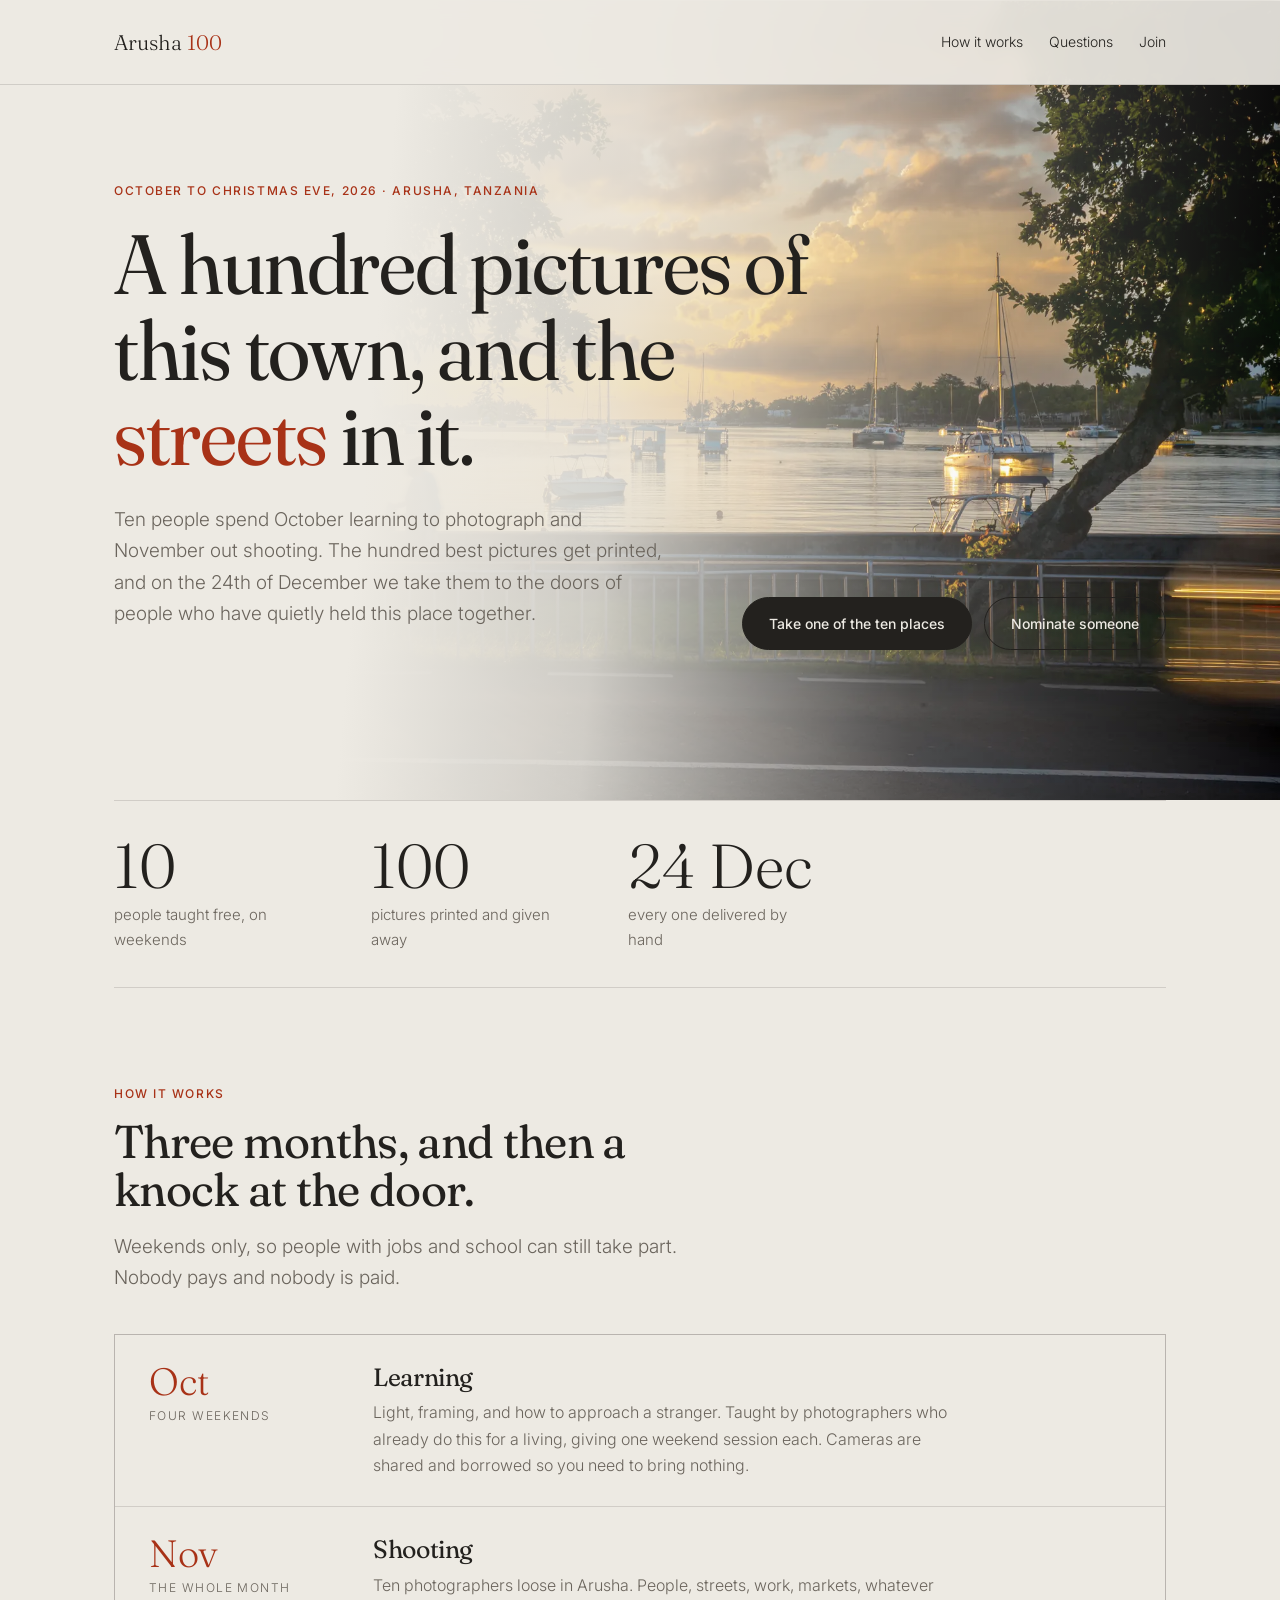
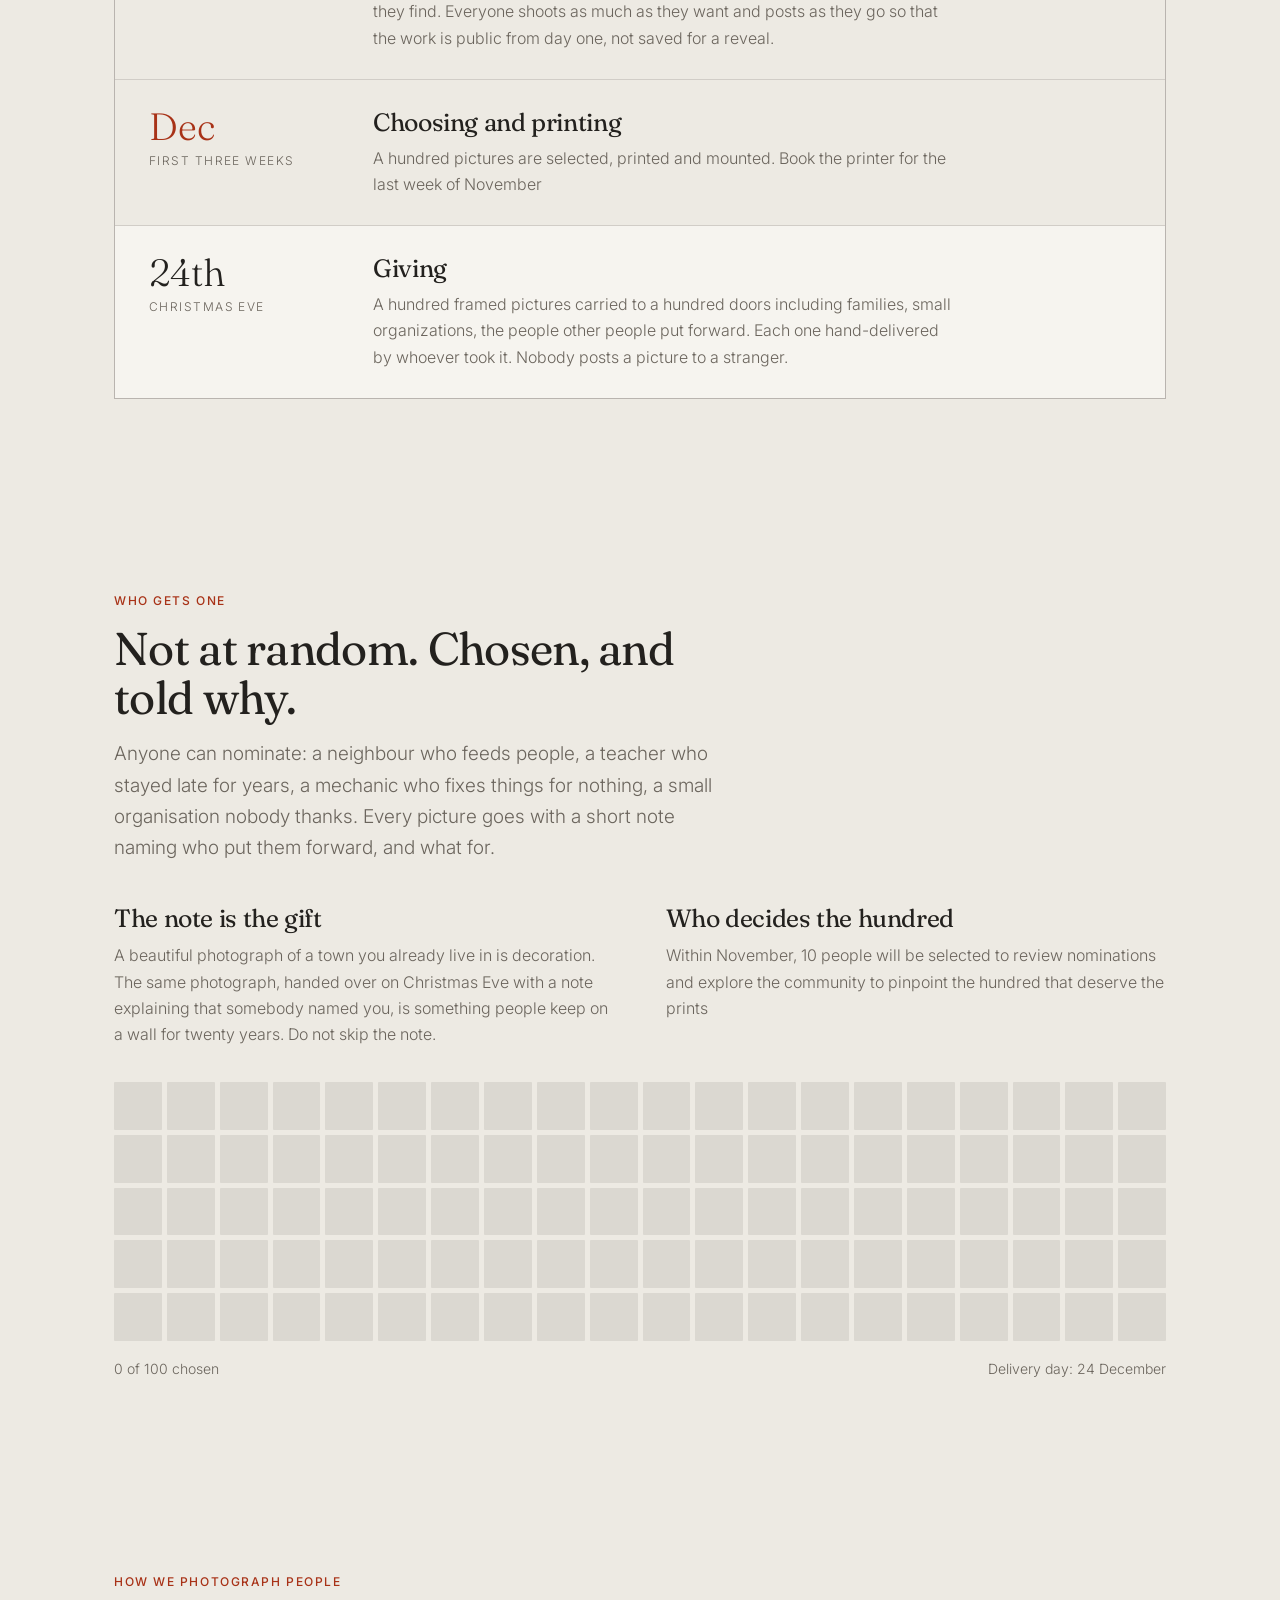
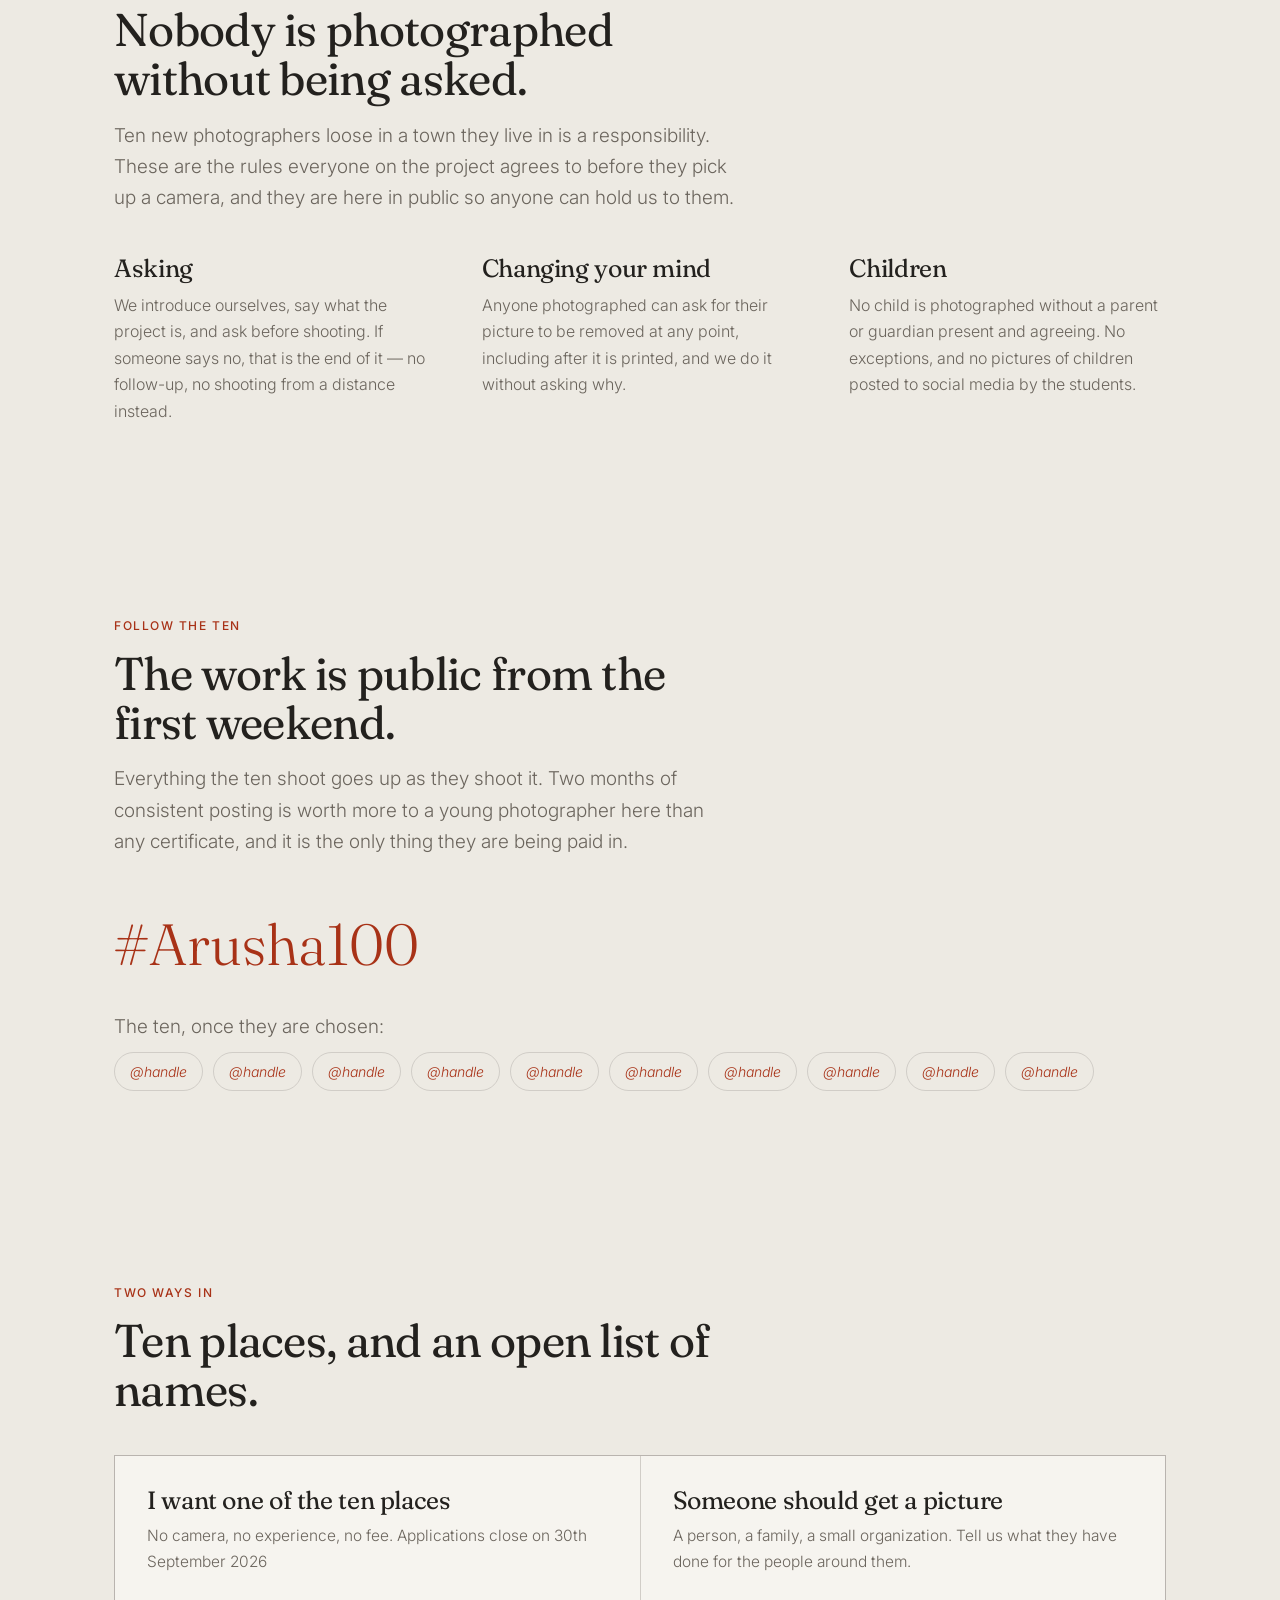
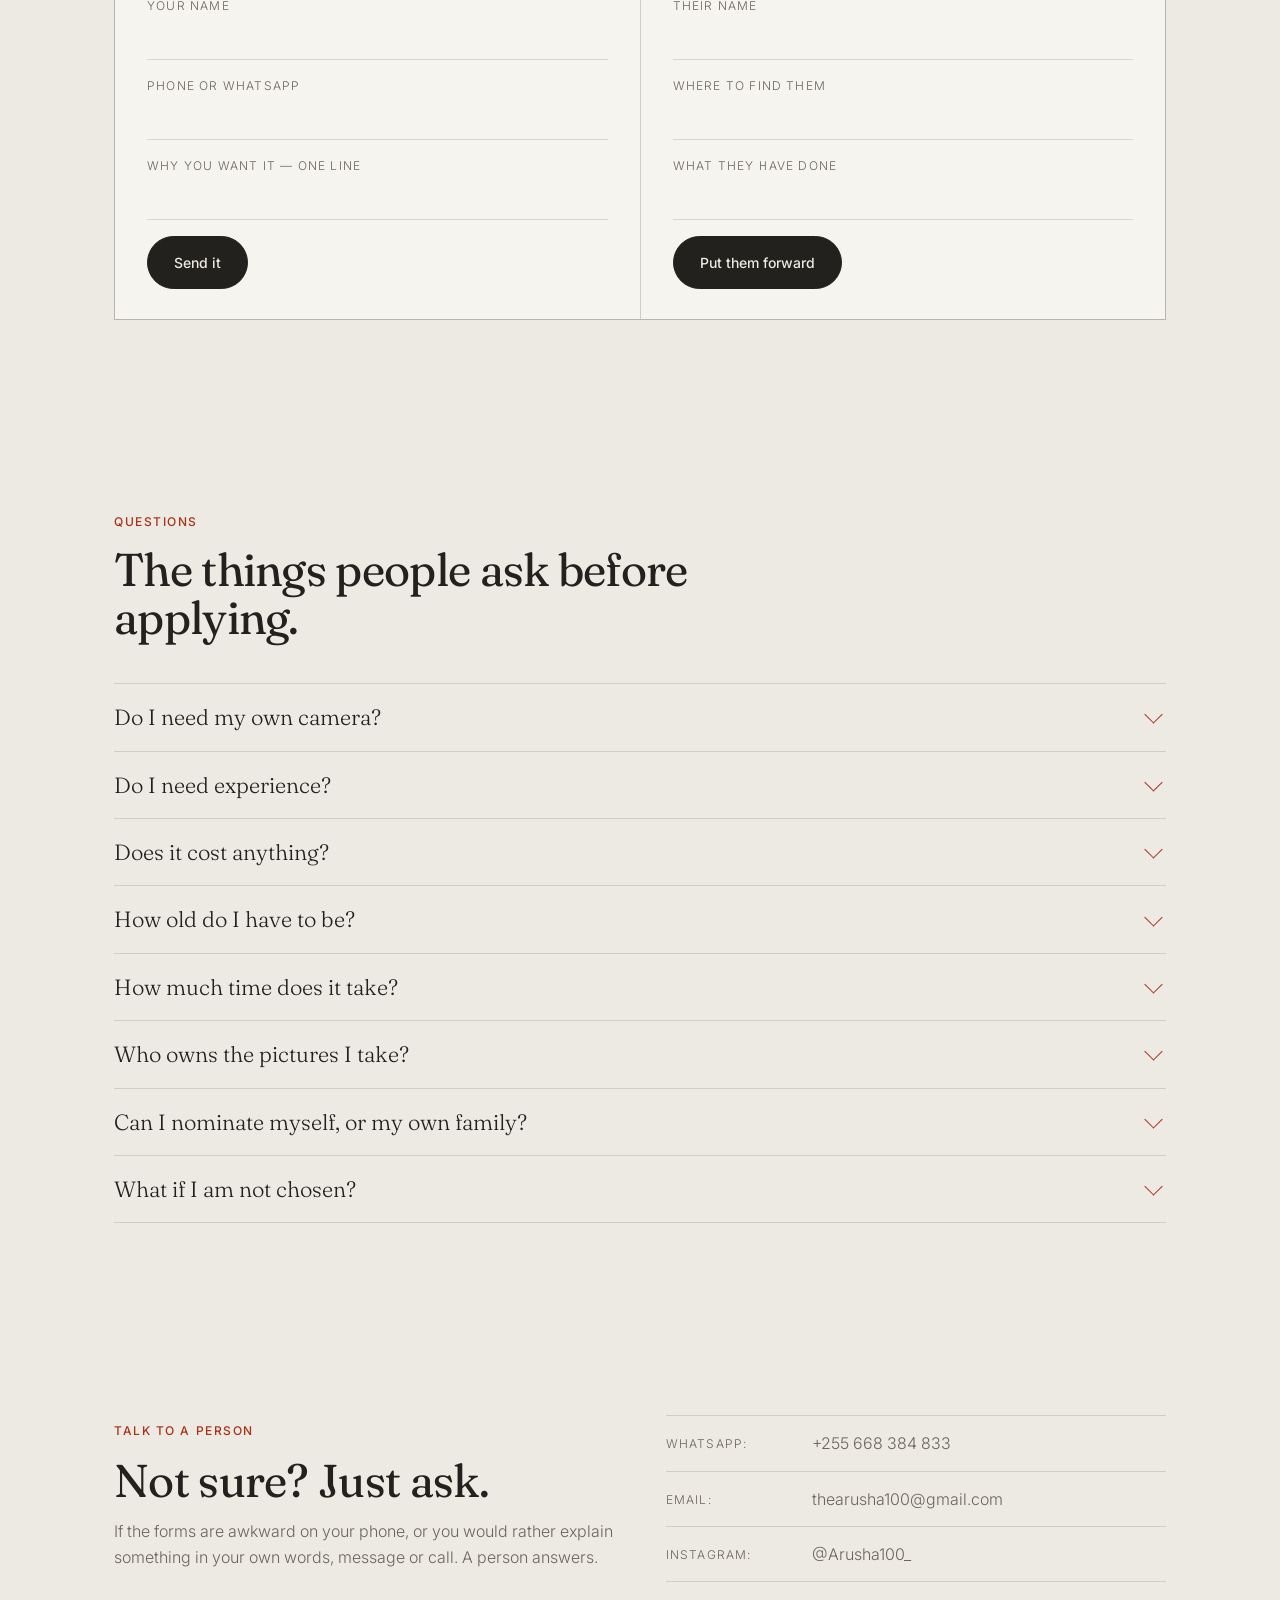
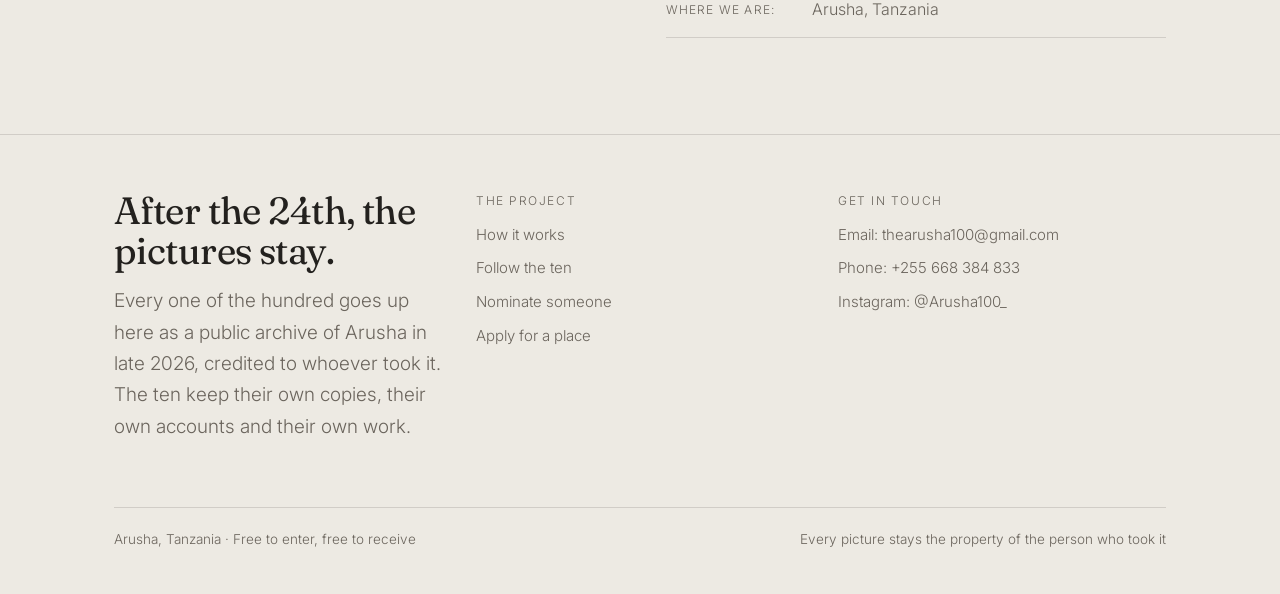
==== commit 6fcd61b4: "Few changes" ====
--- a/index.html
+++ b/index.html
@@ -147,15 +147,11 @@
       </div>
       <div>
         <h3>Changing your mind</h3>
-        <p>Anyone photographed can ask for their picture to be removed at any point, including after it is printed, and we do it without asking why. <span class="fix">Add the number to call</span>.</p>
+        <p>Anyone photographed can ask for their picture to be removed at any point, including after it is printed, and we do it without asking why.</p>
       </div>
       <div>
         <h3>Children</h3>
         <p>No child is photographed without a parent or guardian present and agreeing. No exceptions, and no pictures of children posted to social media by the students.</p>
-      </div>
-      <div>
-        <h3>What happens to the picture</h3>
-        <p>It may be posted publicly, printed, and given away. Nothing is ever sold, and nothing is licensed to anyone else. The photographer keeps the copyright, the person in the frame keeps the right to say stop.</p>
       </div>
     </div>
   </div>
@@ -235,7 +231,7 @@
       </details>
       <details>
         <summary>How old do I have to be?</summary>
-        <p><span class="fix">Set your age range here</span>. If you are in school or working, the sessions are on weekends specifically so you can still come.</p>
+        <p>Old enough to be creative. If you are in school or working, the sessions are on weekends specifically so you can still come.</p>
       </details>
       <details>
         <summary>How much time does it take?</summary>
@@ -266,10 +262,10 @@
         <p class="lede">If the forms are awkward on your phone, or you would rather explain something in your own words, message or call. A person answers.</p>
       </div>
       <div class="contact-list">
-        <p><span class="t">WhatsApp</span><span class="fix">add your number</span></p>
-        <p><span class="t">Email</span><span class="fix">add your address</span></p>
-        <p><span class="t">Instagram</span><span class="fix">@add your handle</span></p>
-        <p><span class="t">Where we are</span>Arusha, Tanzania</p>
+        <p><span class="t">WhatsApp: </span>+255 668 384 833</p>
+        <p><span class="t">Email: </span>thearusha100@gmail.com</p>
+        <p><span class="t">Instagram: </span><a href="https://www.instagram.com/arusha100_">@Arusha100_</a></p>
+        <p><span class="t">Where we are: </span>Arusha, Tanzania</p>
       </div>
     </div>
   </div>
@@ -296,7 +292,7 @@
       <div>
         <p class="t">Get in touch</p>
         <ul>
-          <li>Email: arusha100@gmail.com</li>
+          <li>Email: thearusha100@gmail.com</li>
           <li>Phone: +255 668 384 833</li>
           <li>Instagram: <a href="https://www.instagram.com/arusha100_">@Arusha100_</a></li>
         </ul>
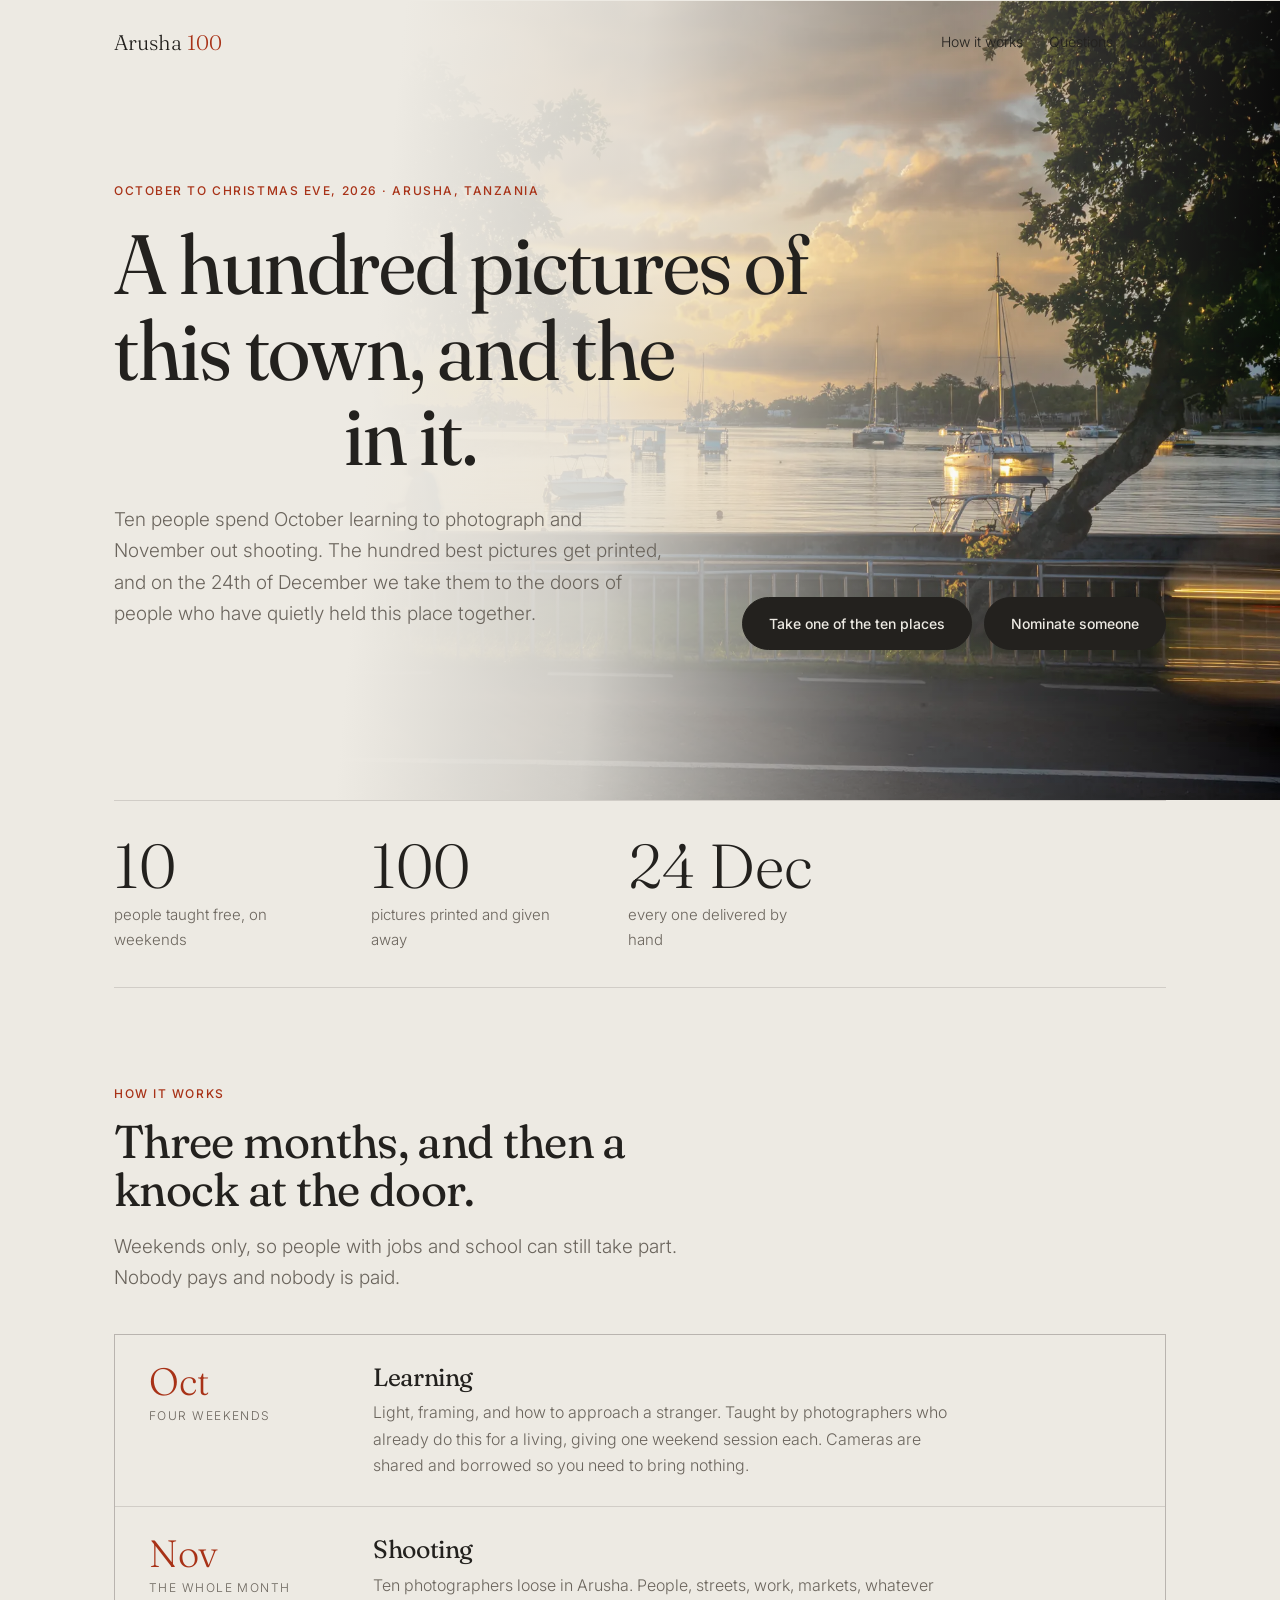
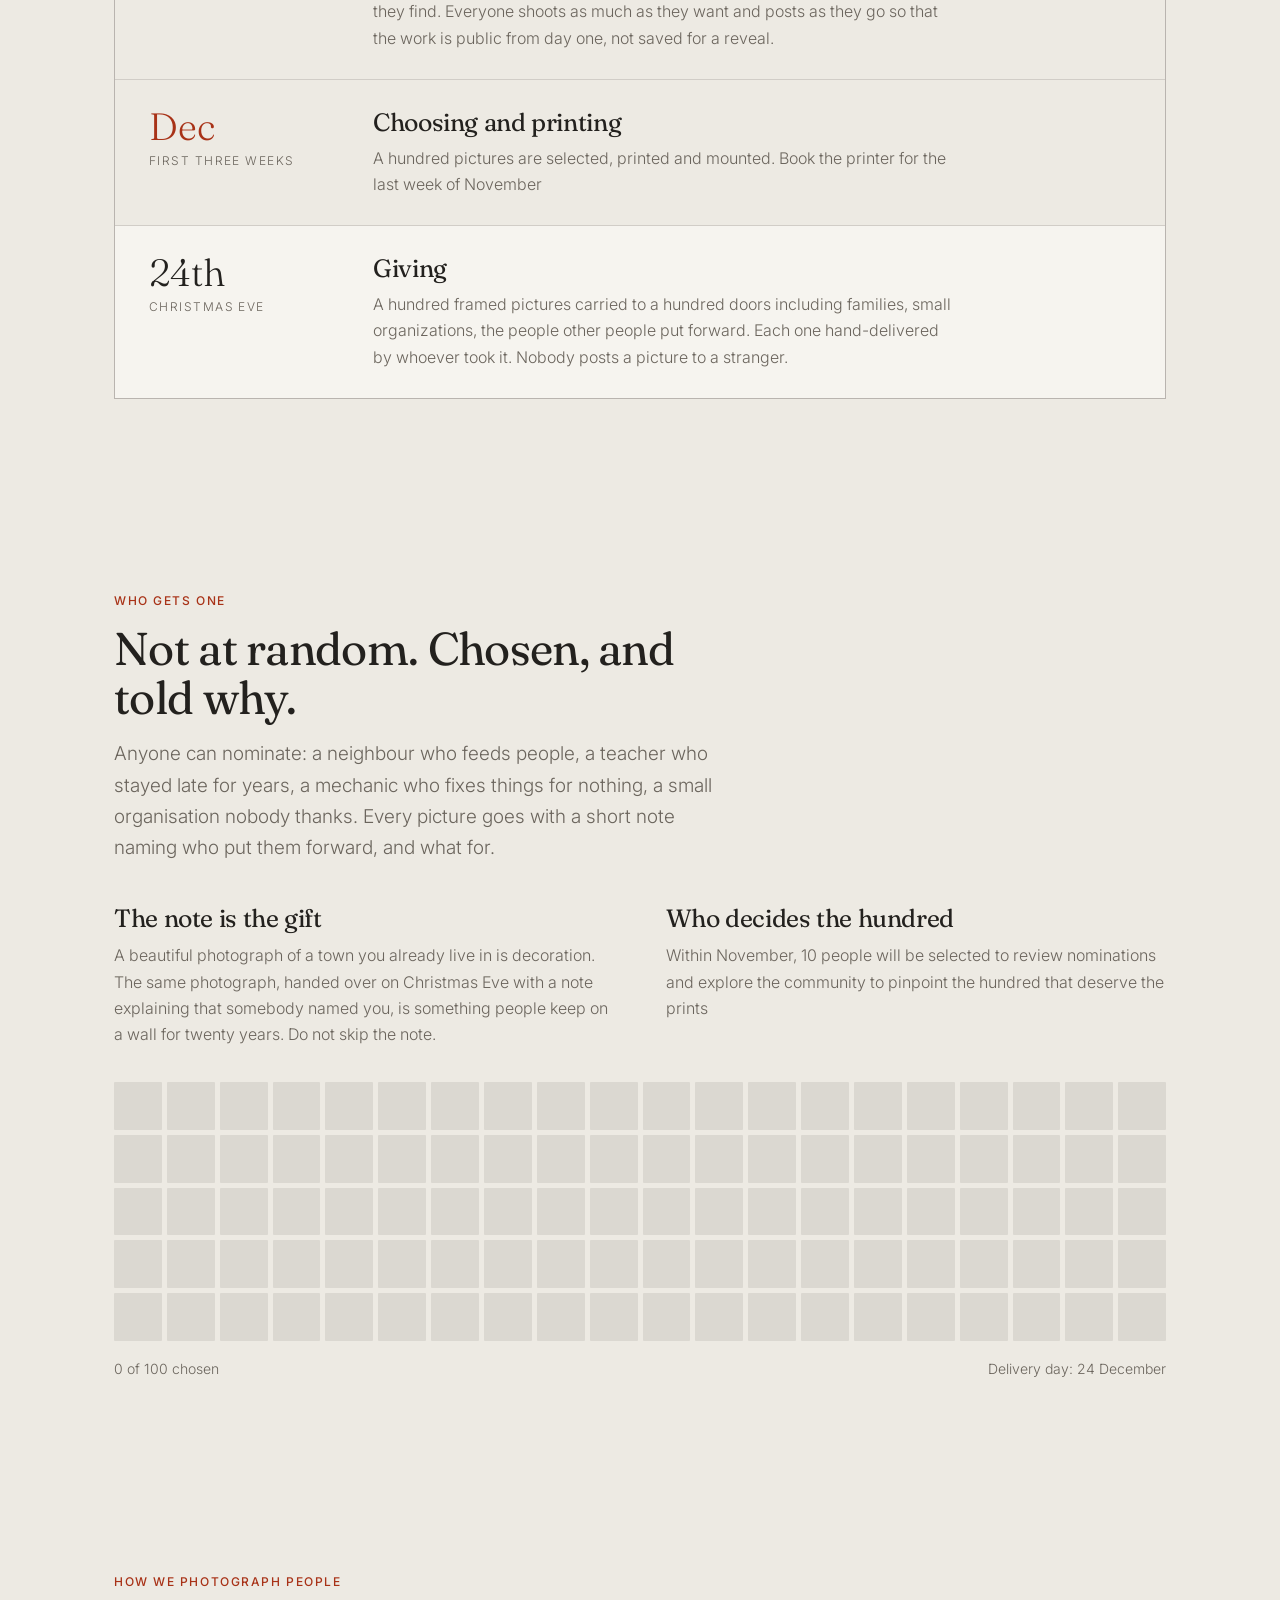
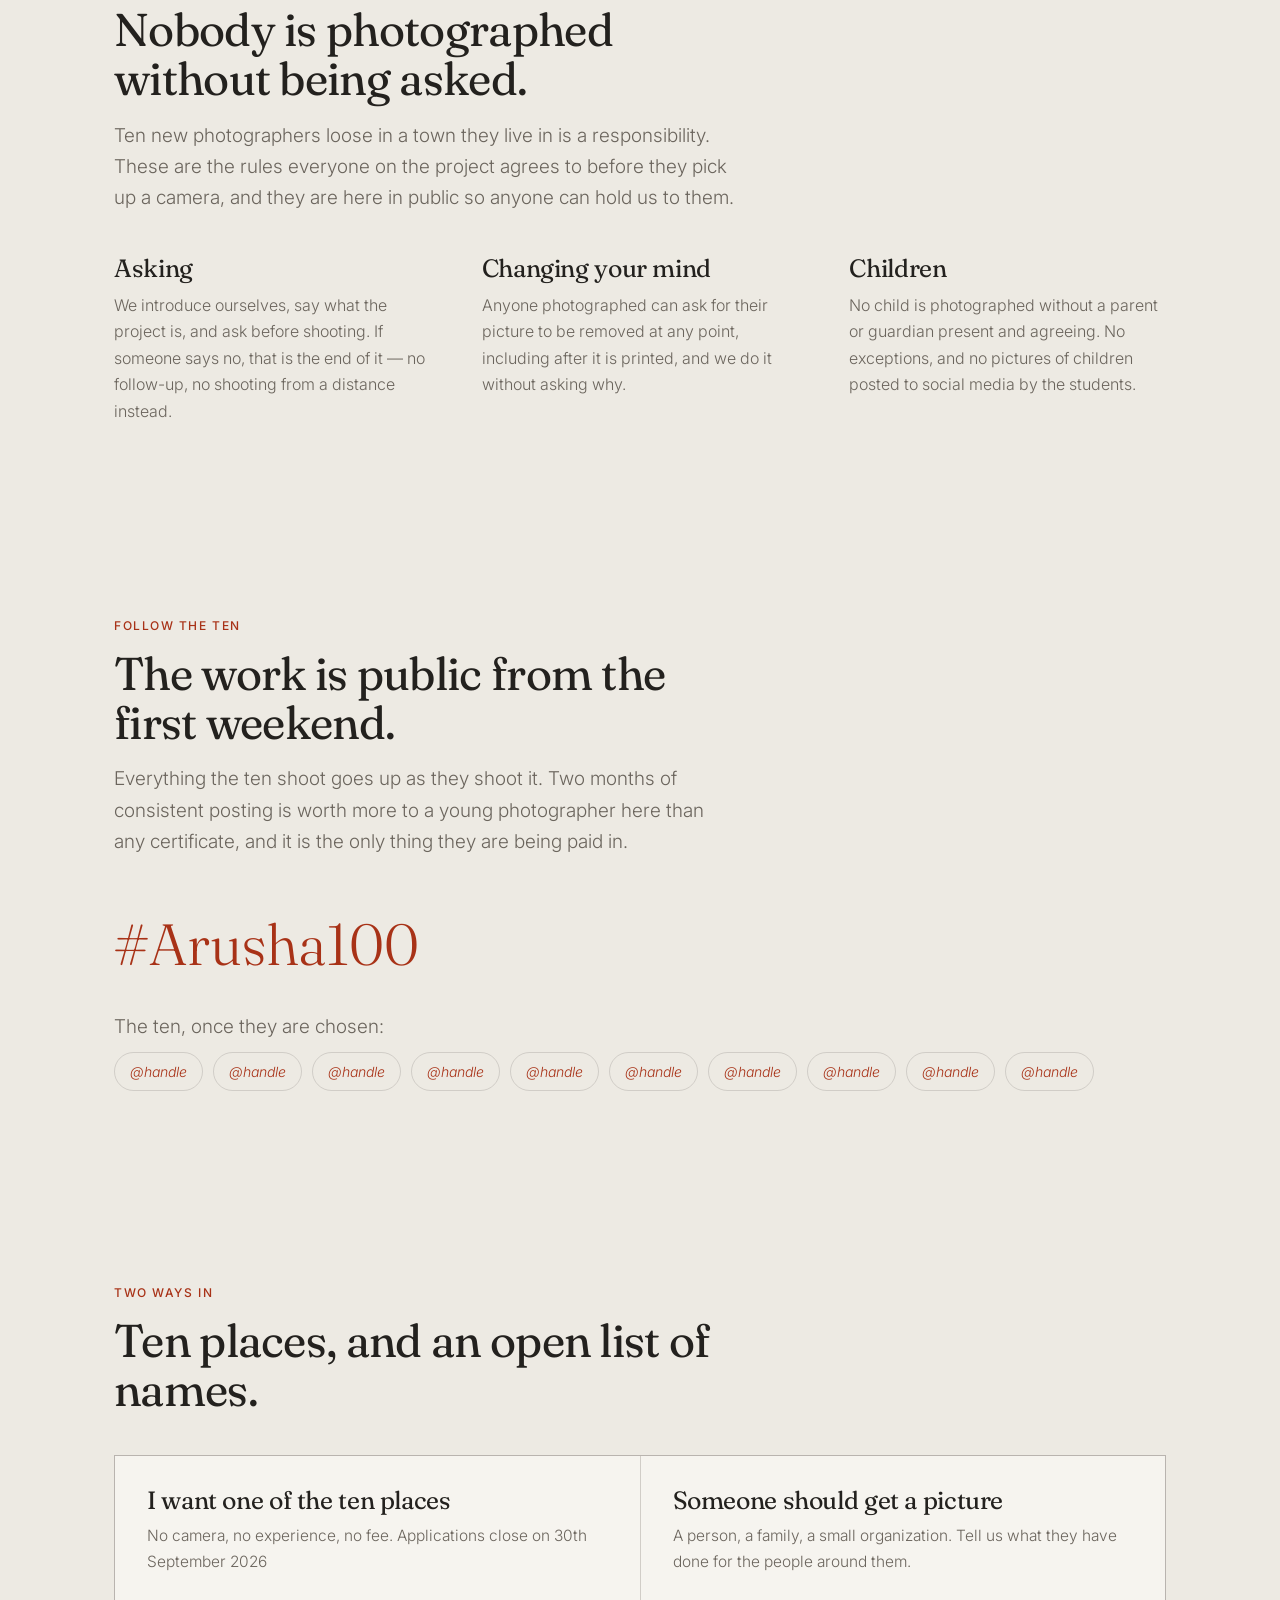
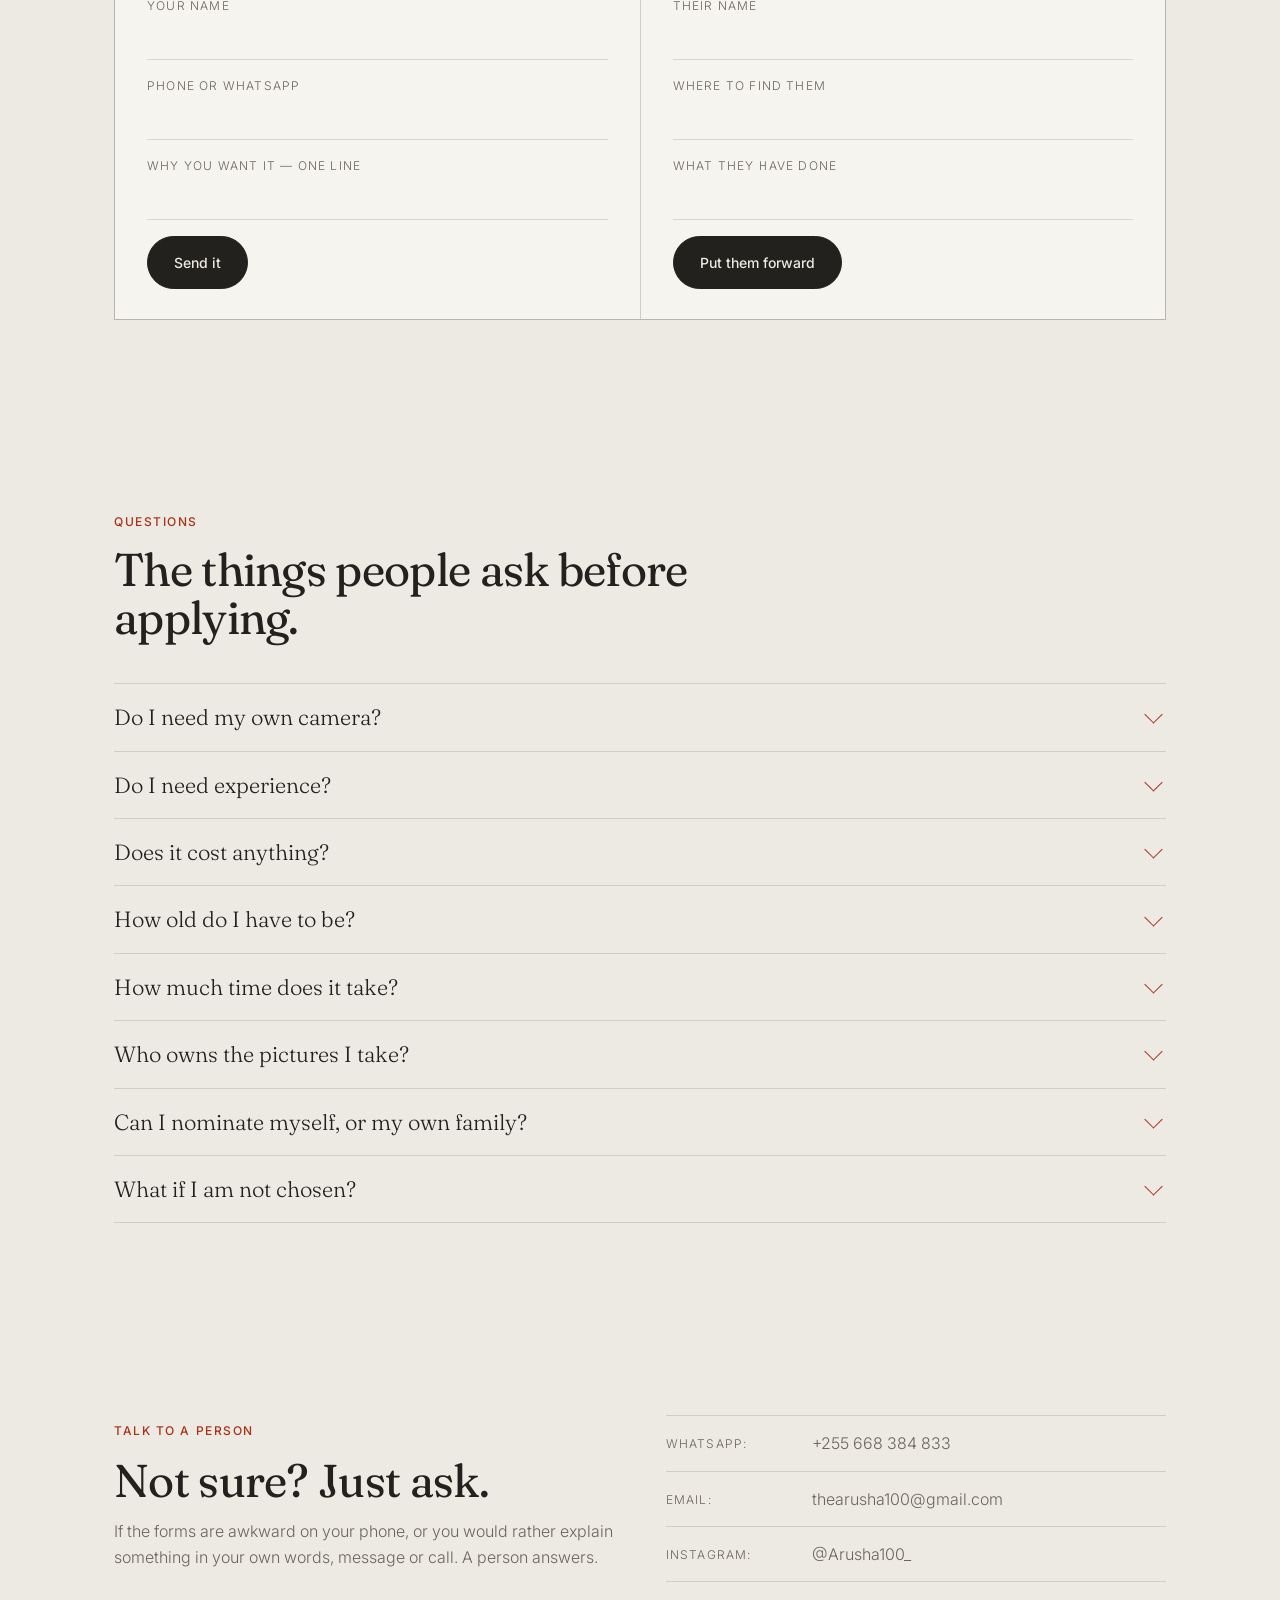
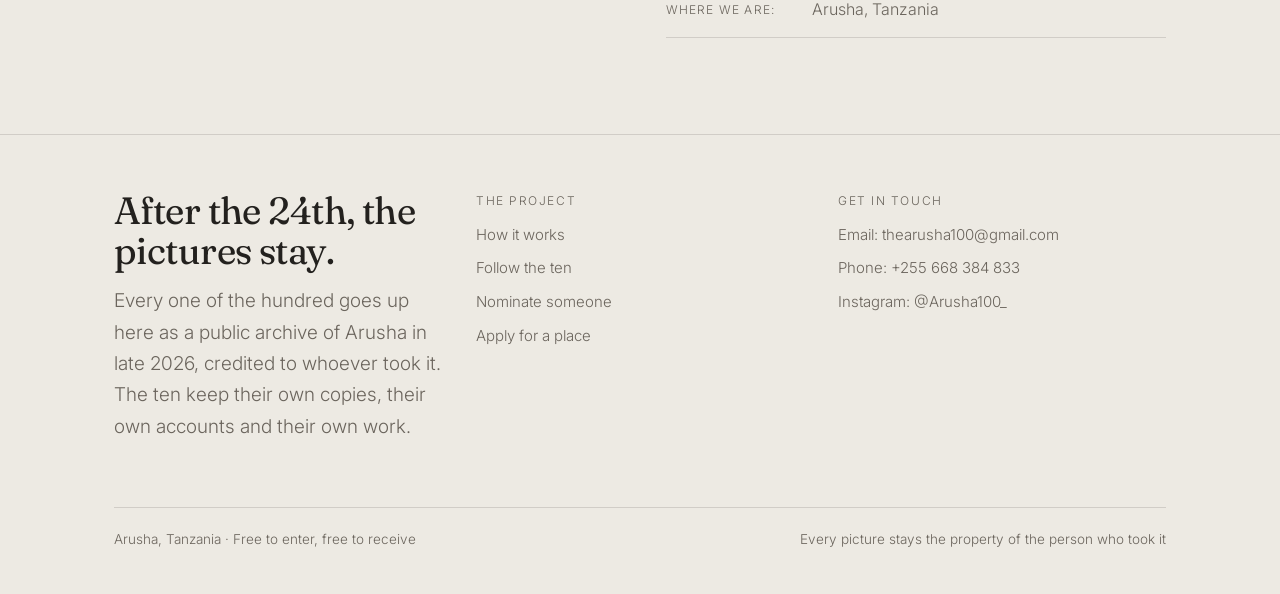
==== commit 00a17988: "Few changes" ====
--- a/index.html
+++ b/index.html
@@ -51,7 +51,7 @@
         <p class="lede">Ten people spend October learning to photograph and November out shooting. The hundred best pictures get printed, and on the 24th of December we take them to the doors of people who have quietly held this place together.</p>
         <div class="btns">
           <a class="btn" href="#join">Take one of the ten places</a>
-          <a class="btn o" href="#nominate">Nominate someone</a>
+          <a class="btn" href="#nominate">Nominate someone</a>
         </div>
       </div>
     </div>
